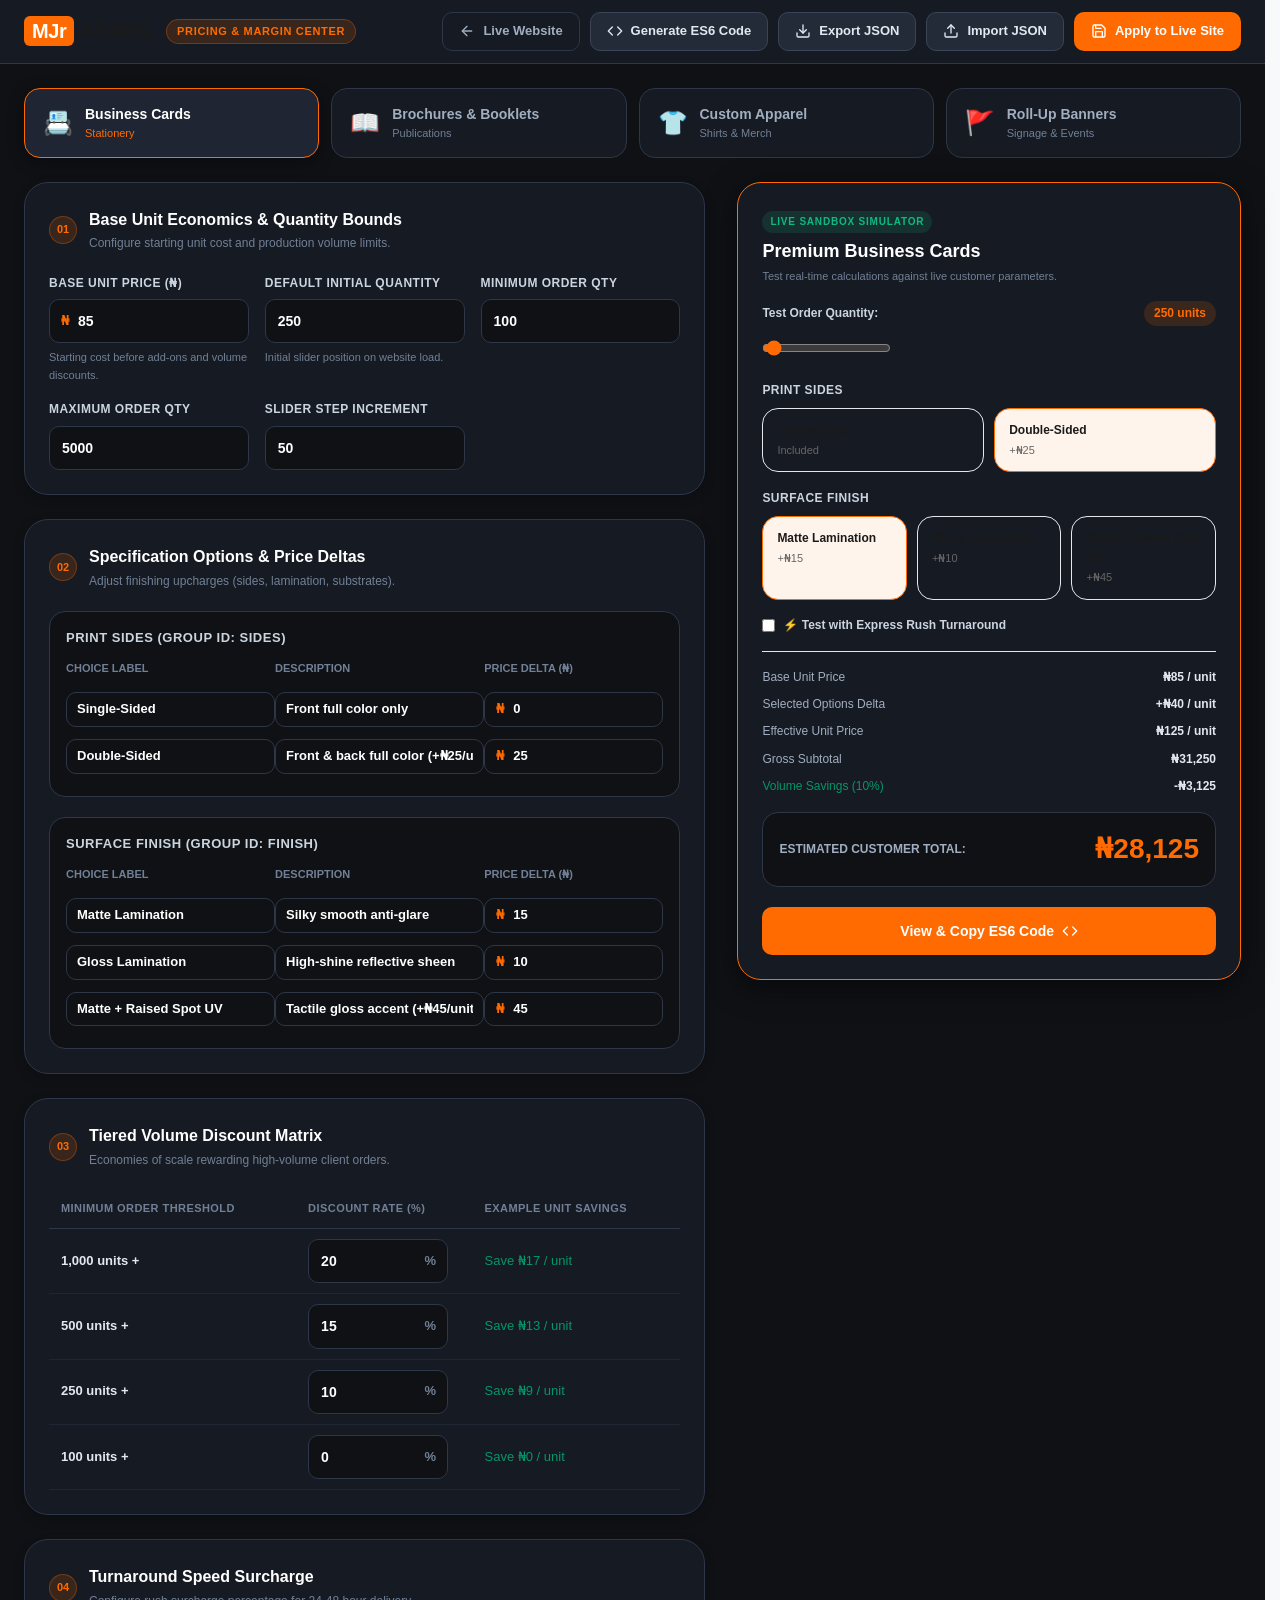
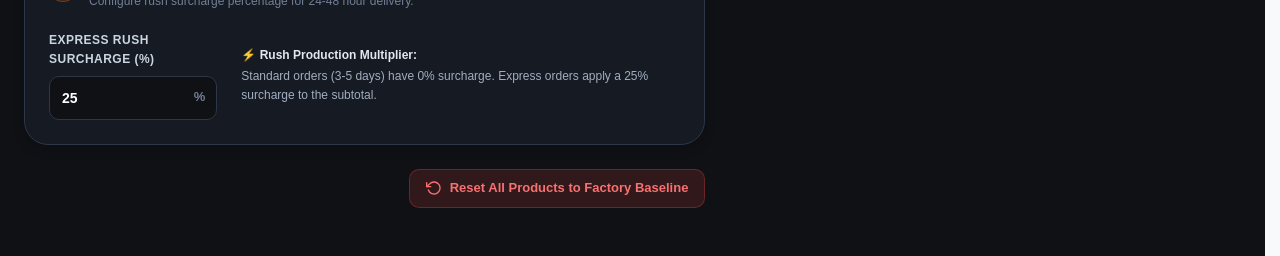
==== admin.html @ dbbb3ec0 "feat: implement Epic 8 standalone admin pricing center, visual code configurator, and live sandbox" ====
<!DOCTYPE html>
<html lang="en">
<head>
  <meta charset="UTF-8">
  <meta name="viewport" content="width=device-width, initial-scale=1.0">
  <title>MJr Admin | Pricing &amp; Margin Control Center</title>
  <meta name="description" content="Administrative pricing manager, live simulation sandbox, and visual ES6 code generator for MJr Designs & Print Solutions.">
  <link rel="stylesheet" href="styles.css">
  <link rel="stylesheet" href="admin.css">
</head>
<body class="admin-body">

  <!-- Admin Header Bar -->
  <header class="admin-header">
    <div class="admin-header-container">
      <div class="admin-brand-wrap">
        <a href="index.html" class="admin-brand-logo" title="Back to Live Website">
          <span class="logo-accent">MJr</span>
          <span class="logo-text">ADMIN</span>
        </a>
        <span class="admin-badge">Pricing &amp; Margin Center</span>
      </div>

      <nav class="admin-top-actions" aria-label="Administrative Actions">
        <a href="index.html" class="admin-btn admin-btn-ghost">
          <svg viewBox="0 0 24 24" width="16" height="16" fill="none" stroke="currentColor" stroke-width="2" stroke-linecap="round" stroke-linejoin="round" aria-hidden="true">
            <line x1="19" y1="12" x2="5" y2="12"></line>
            <polyline points="12 19 5 12 12 5"></polyline>
          </svg>
          <span>Live Website</span>
        </a>
        <button type="button" class="admin-btn admin-btn-secondary" id="btn-copy-code" data-action="copy-es6-code">
          <svg viewBox="0 0 24 24" width="16" height="16" fill="none" stroke="currentColor" stroke-width="2" stroke-linecap="round" stroke-linejoin="round" aria-hidden="true">
            <polyline points="16 18 22 12 16 6"></polyline>
            <polyline points="8 6 2 12 8 18"></polyline>
          </svg>
          <span>Generate ES6 Code</span>
        </button>
        <button type="button" class="admin-btn admin-btn-secondary" id="btn-export-json" data-action="export-json">
          <svg viewBox="0 0 24 24" width="16" height="16" fill="none" stroke="currentColor" stroke-width="2" stroke-linecap="round" stroke-linejoin="round" aria-hidden="true">
            <path d="M21 15v4a2 2 0 0 1-2 2H5a2 2 0 0 1-2-2v-4"></path>
            <polyline points="7 10 12 15 17 10"></polyline>
            <line x1="12" y1="15" x2="12" y2="3"></line>
          </svg>
          <span>Export JSON</span>
        </button>
        <button type="button" class="admin-btn admin-btn-secondary" id="btn-import-json" data-action="open-import-modal">
          <svg viewBox="0 0 24 24" width="16" height="16" fill="none" stroke="currentColor" stroke-width="2" stroke-linecap="round" stroke-linejoin="round" aria-hidden="true">
            <path d="M21 15v4a2 2 0 0 1-2 2H5a2 2 0 0 1-2-2v-4"></path>
            <polyline points="17 8 12 3 7 8"></polyline>
            <line x1="12" y1="3" x2="12" y2="15"></line>
          </svg>
          <span>Import JSON</span>
        </button>
        <button type="button" class="admin-btn admin-btn-primary" id="btn-save-local" data-action="save-local-pricing">
          <svg viewBox="0 0 24 24" width="16" height="16" fill="none" stroke="currentColor" stroke-width="2" stroke-linecap="round" stroke-linejoin="round" aria-hidden="true">
            <path d="M19 21H5a2 2 0 0 1-2-2V5a2 2 0 0 1 2-2h11l5 5v11a2 2 0 0 1-2 2z"></path>
            <polyline points="17 21 17 13 7 13 7 21"></polyline>
            <polyline points="7 3 7 8 15 8"></polyline>
          </svg>
          <span>Apply to Live Site</span>
        </button>
      </nav>
    </div>
  </header>

  <!-- Admin Main Workspace Layout -->
  <main class="admin-workspace">
    <div class="admin-container">
      
      <!-- Product Navigation Tabs -->
      <section class="admin-product-nav" aria-label="Select Product to Tune">
        <div class="admin-tabs-list" id="admin-product-tabs" role="tablist">
          <button type="button" class="admin-tab active" role="tab" id="admin-tab-cards" aria-selected="true" data-action="admin-select-product" data-product-id="business-cards">
            <span class="admin-tab-icon" aria-hidden="true">📇</span>
            <div class="admin-tab-info">
              <span class="admin-tab-title">Business Cards</span>
              <span class="admin-tab-meta">Stationery</span>
            </div>
          </button>
          <button type="button" class="admin-tab" role="tab" id="admin-tab-brochures" aria-selected="false" data-action="admin-select-product" data-product-id="brochures">
            <span class="admin-tab-icon" aria-hidden="true">📖</span>
            <div class="admin-tab-info">
              <span class="admin-tab-title">Brochures &amp; Booklets</span>
              <span class="admin-tab-meta">Publications</span>
            </div>
          </button>
          <button type="button" class="admin-tab" role="tab" id="admin-tab-apparel" aria-selected="false" data-action="admin-select-product" data-product-id="t-shirts">
            <span class="admin-tab-icon" aria-hidden="true">👕</span>
            <div class="admin-tab-info">
              <span class="admin-tab-title">Custom Apparel</span>
              <span class="admin-tab-meta">Shirts &amp; Merch</span>
            </div>
          </button>
          <button type="button" class="admin-tab" role="tab" id="admin-tab-banners" aria-selected="false" data-action="admin-select-product" data-product-id="banners">
            <span class="admin-tab-icon" aria-hidden="true">🚩</span>
            <div class="admin-tab-info">
              <span class="admin-tab-title">Roll-Up Banners</span>
              <span class="admin-tab-meta">Signage &amp; Events</span>
            </div>
          </button>
        </div>
      </section>

      <!-- 2-Column Dashboard Grid -->
      <div class="admin-grid">
        
        <!-- Left Column: Product Configuration Form Canvas -->
        <div class="admin-config-col">
          
          <!-- Card 1: Base Unit Economics & Volume Limits -->
          <div class="admin-card">
            <div class="admin-card-header">
              <div class="admin-card-title-wrap">
                <span class="admin-step-num">01</span>
                <div>
                  <h2 class="admin-card-title">Base Unit Economics &amp; Quantity Bounds</h2>
                  <p class="admin-card-desc">Configure starting unit cost and production volume limits.</p>
                </div>
              </div>
            </div>

            <div class="admin-card-body">
              <div class="admin-fields-grid">
                <div class="admin-field">
                  <label for="admin-unit-price" class="admin-label">Base Unit Price (₦)</label>
                  <div class="admin-input-prefix-wrap">
                    <span class="admin-prefix">₦</span>
                    <input type="number" id="admin-unit-price" class="admin-input" min="1" step="1" value="85" data-param="unitBasePrice">
                  </div>
                  <span class="admin-help">Starting cost before add-ons and volume discounts.</span>
                </div>

                <div class="admin-field">
                  <label for="admin-default-qty" class="admin-label">Default Initial Quantity</label>
                  <input type="number" id="admin-default-qty" class="admin-input" min="1" step="1" value="250" data-param="defaultQty">
                  <span class="admin-help">Initial slider position on website load.</span>
                </div>

                <div class="admin-field">
                  <label for="admin-min-qty" class="admin-label">Minimum Order Qty</label>
                  <input type="number" id="admin-min-qty" class="admin-input" min="1" step="1" value="100" data-param="minQty">
                </div>

                <div class="admin-field">
                  <label for="admin-max-qty" class="admin-label">Maximum Order Qty</label>
                  <input type="number" id="admin-max-qty" class="admin-input" min="1" step="10" value="5000" data-param="maxQty">
                </div>

                <div class="admin-field">
                  <label for="admin-step-qty" class="admin-label">Slider Step Increment</label>
                  <input type="number" id="admin-step-qty" class="admin-input" min="1" step="1" value="50" data-param="stepQty">
                </div>
              </div>
            </div>
          </div>

          <!-- Card 2: Specification Options & Price Delta Modifiers -->
          <div class="admin-card">
            <div class="admin-card-header">
              <div class="admin-card-title-wrap">
                <span class="admin-step-num">02</span>
                <div>
                  <h2 class="admin-card-title">Specification Options &amp; Price Deltas</h2>
                  <p class="admin-card-desc">Adjust finishing upcharges (sides, lamination, substrates).</p>
                </div>
              </div>
            </div>

            <div class="admin-card-body">
              <div id="admin-options-editor" class="admin-options-list">
                <!-- Dynamically populated by admin.js -->
              </div>
            </div>
          </div>

          <!-- Card 3: Tiered Volume Discount Matrix -->
          <div class="admin-card">
            <div class="admin-card-header">
              <div class="admin-card-title-wrap">
                <span class="admin-step-num">03</span>
                <div>
                  <h2 class="admin-card-title">Tiered Volume Discount Matrix</h2>
                  <p class="admin-card-desc">Economies of scale rewarding high-volume client orders.</p>
                </div>
              </div>
            </div>

            <div class="admin-card-body">
              <table class="admin-table">
                <thead>
                  <tr>
                    <th>Minimum Order Threshold</th>
                    <th>Discount Rate (%)</th>
                    <th>Example Unit Savings</th>
                  </tr>
                </thead>
                <tbody id="admin-discounts-body">
                  <!-- Dynamically populated by admin.js -->
                </tbody>
              </table>
            </div>
          </div>

          <!-- Card 4: Global Multipliers & Turnaround Surcharges -->
          <div class="admin-card">
            <div class="admin-card-header">
              <div class="admin-card-title-wrap">
                <span class="admin-step-num">04</span>
                <div>
                  <h2 class="admin-card-title">Turnaround Speed Surcharge</h2>
                  <p class="admin-card-desc">Configure rush surcharge percentage for 24-48 hour delivery.</p>
                </div>
              </div>
            </div>

            <div class="admin-card-body">
              <div class="admin-rush-row">
                <div class="admin-field" style="max-width: 260px;">
                  <label for="admin-rush-rate" class="admin-label">Express Rush Surcharge (%)</label>
                  <div class="admin-input-suffix-wrap">
                    <input type="number" id="admin-rush-rate" class="admin-input" min="0" max="100" step="5" value="25">
                    <span class="admin-suffix">%</span>
                  </div>
                </div>
                <div class="admin-rush-info">
                  <strong>⚡ Rush Production Multiplier:</strong>
                  <p>Standard orders (3-5 days) have 0% surcharge. Express orders apply a 25% surcharge to the subtotal.</p>
                </div>
              </div>
            </div>
          </div>

          <!-- Reset to Defaults Button -->
          <div class="admin-danger-zone">
            <button type="button" class="admin-btn admin-btn-danger" data-action="reset-defaults">
              <svg viewBox="0 0 24 24" width="16" height="16" fill="none" stroke="currentColor" stroke-width="2" stroke-linecap="round" stroke-linejoin="round" aria-hidden="true">
                <polyline points="1 4 1 10 7 10"></polyline>
                <path d="M3.51 15a9 9 0 1 0 2.13-9.36L1 10"></path>
              </svg>
              <span>Reset All Products to Factory Baseline</span>
            </button>
          </div>

        </div>

        <!-- Right Column: Live Simulation Sandbox -->
        <div class="admin-sandbox-col">
          <aside class="admin-sandbox" id="admin-sandbox" aria-label="Live Simulation Sandbox">
            <div class="sandbox-header">
              <span class="sandbox-tag">Live Sandbox Simulator</span>
              <h3 id="sandbox-product-title" class="sandbox-title">Premium Business Cards</h3>
              <p class="sandbox-subhead">Test real-time calculations against live customer parameters.</p>
            </div>

            <!-- Sandbox Quantity Control -->
            <div class="sandbox-field">
              <div class="sandbox-qty-header">
                <label for="sandbox-qty-slider" class="sandbox-label">Test Order Quantity:</label>
                <span id="sandbox-qty-badge" class="sandbox-qty-badge">250 units</span>
              </div>
              <input type="range" id="sandbox-qty-slider" class="calc-range-slider" min="100" max="5000" step="50" value="250">
            </div>

            <!-- Dynamic Sandbox Options -->
            <div id="sandbox-options-container" class="sandbox-options-container">
              <!-- Dynamically rendered -->
            </div>

            <!-- Sandbox Rush Toggle -->
            <div class="sandbox-field">
              <label class="admin-checkbox-label">
                <input type="checkbox" id="sandbox-rush-toggle">
                <span>⚡ Test with Express Rush Turnaround</span>
              </label>
            </div>

            <hr class="calc-divider">

            <!-- Sandbox Calculation Receipt -->
            <div class="sandbox-receipt">
              <div class="sandbox-row">
                <span>Base Unit Price</span>
                <span id="sb-unit-base" class="sandbox-val">₦85 / unit</span>
              </div>
              <div class="sandbox-row">
                <span>Selected Options Delta</span>
                <span id="sb-options-delta" class="sandbox-val">+₦40 / unit</span>
              </div>
              <div class="sandbox-row">
                <span>Effective Unit Price</span>
                <span id="sb-effective-unit" class="sandbox-val">₦125 / unit</span>
              </div>
              <div class="sandbox-row">
                <span>Gross Subtotal</span>
                <span id="sb-gross-subtotal" class="sandbox-val">₦31,250</span>
              </div>
              <div class="sandbox-row sandbox-discount-row" id="sb-discount-line" style="display: none;">
                <span class="discount-tag">Volume Savings (<span id="sb-discount-pct">10%</span>)</span>
                <span id="sb-discount-amt" class="sandbox-val discount-val">-₦3,125</span>
              </div>
              <div class="sandbox-row" id="sb-rush-line" style="display: none;">
                <span>Express Surcharge (+25%)</span>
                <span id="sb-rush-fee" class="sandbox-val">+₦7,031</span>
              </div>

              <div class="sandbox-total-box">
                <span class="sandbox-total-label">Estimated Customer Total:</span>
                <span id="sb-final-total" class="sandbox-total-amt">₦28,125</span>
              </div>
            </div>

            <!-- Quick Action: Copy Code -->
            <button type="button" class="admin-btn admin-btn-primary admin-btn-block" data-action="copy-es6-code">
              <span>View &amp; Copy ES6 Code</span>
              <svg viewBox="0 0 24 24" width="16" height="16" fill="none" stroke="currentColor" stroke-width="2" stroke-linecap="round" stroke-linejoin="round" aria-hidden="true">
                <polyline points="16 18 22 12 16 6"></polyline>
                <polyline points="8 6 2 12 8 18"></polyline>
              </svg>
            </button>
          </aside>
        </div>

      </div>
    </div>
  </main>

  <!-- Modal: ES6 Code Viewer -->
  <div id="code-modal" class="modal-overlay" role="dialog" aria-modal="true" aria-labelledby="code-modal-title" hidden>
    <div class="modal-backdrop" data-action="close-code-modal"></div>
    <div class="admin-modal-container">
      <div class="admin-modal-header">
        <h3 id="code-modal-title" class="admin-modal-title">Generated ES6 PRICING_MODEL Code</h3>
        <button type="button" class="modal-close-btn" data-action="close-code-modal" aria-label="Close dialog">&times;</button>
      </div>
      <div class="admin-modal-body">
        <p class="admin-modal-desc">This clean ES6 configuration reflects your tuned pricing. Copy and paste into <code>app.js</code> or apply directly to your browser.</p>
        <pre class="admin-code-block"><code id="code-output"></code></pre>
      </div>
      <div class="admin-modal-footer">
        <button type="button" class="admin-btn admin-btn-secondary" data-action="close-code-modal">Close</button>
        <button type="button" class="admin-btn admin-btn-primary" id="btn-modal-copy" data-action="copy-code-text">
          <span>Copy to Clipboard</span>
        </button>
      </div>
    </div>
  </div>

  <!-- Modal: JSON Import -->
  <div id="import-modal" class="modal-overlay" role="dialog" aria-modal="true" aria-labelledby="import-modal-title" hidden>
    <div class="modal-backdrop" data-action="close-import-modal"></div>
    <div class="admin-modal-container">
      <div class="admin-modal-header">
        <h3 id="import-modal-title" class="admin-modal-title">Import Pricing Configuration</h3>
        <button type="button" class="modal-close-btn" data-action="close-import-modal" aria-label="Close dialog">&times;</button>
      </div>
      <div class="admin-modal-body">
        <p class="admin-modal-desc">Paste a valid JSON pricing configuration below or select a file to import.</p>
        <textarea id="import-json-text" class="admin-textarea" rows="8" placeholder='{"business-cards": { ... }}'></textarea>
      </div>
      <div class="admin-modal-footer">
        <button type="button" class="admin-btn admin-btn-secondary" data-action="close-import-modal">Cancel</button>
        <button type="button" class="admin-btn admin-btn-primary" data-action="execute-import-json">
          <span>Load Configuration</span>
        </button>
      </div>
    </div>
  </div>

  <!-- Toast Notification Container -->
  <div id="admin-toast" class="admin-toast" role="status" aria-live="polite" hidden></div>

  <!-- Core Scripts -->
  <script src="app.js"></script>
  <script src="admin.js"></script>
</body>
</html>
---- styles.css ----
/* ==========================================================================
   MJr Designs & Print Solutions Limited
   Core Design System & Stylesheet (styles.css)
   ========================================================================== */

/* --------------------------------------------------------------------------
   1. CSS CUSTOM PROPERTIES (DESIGN TOKENS)
   -------------------------------------------------------------------------- */
:root {
  /* Brand Color Tokens */
  --color-primary: #FF6B00;
  --color-primary-dark: #E05A00;
  --color-primary-light: #FFF4EC;
  --color-primary-subtle: #FFE0CC;
  
  /* Neutral & Dark Surface Tokens */
  --color-charcoal: #1A1A1A;
  --color-charcoal-dark: #121212;
  --color-charcoal-light: #2A2A2A;
  --color-surface: #FFFFFF;
  --color-surface-muted: #F8F9FA;
  --color-surface-hover: #F1F3F5;
  --color-bg: #F8F9FA;
  
  /* Text Color Tokens */
  --color-text-main: #1A1A1A;
  --color-text-muted: #666666;
  --color-text-light: #8E8E93;
  --color-text-inverse: #FFFFFF;

  /* Border & Outline Tokens */
  --color-border: #E5E7EB;
  --color-border-subtle: #F3F4F6;
  --color-border-focus: #FF6B00;

  /* Fluid Typography Scale (clamp(min, preferred, max)) */
  --font-family-base: 'Plus Jakarta Sans', -apple-system, BlinkMacSystemFont, 'Segoe UI', Roboto, Helvetica, Arial, sans-serif;
  --font-family-mono: 'SFMono-Regular', Consolas, 'Liberation Mono', Menlo, monospace;

  --font-size-h1: clamp(2.25rem, 5vw + 1rem, 3.75rem);       /* 36px - 60px */
  --font-size-h2: clamp(1.75rem, 3vw + 0.75rem, 2.5rem);     /* 28px - 40px */
  --font-size-h3: clamp(1.25rem, 2vw + 0.5rem, 1.75rem);      /* 20px - 28px */
  --font-size-h4: clamp(1.1rem, 1.5vw + 0.25rem, 1.35rem);    /* 17.6px - 21.6px */
  --font-size-body: clamp(1rem, 0.5vw + 0.875rem, 1.125rem);  /* 16px - 18px */
  --font-size-sm: 0.875rem;                                  /* 14px */
  --font-size-xs: 0.75rem;                                   /* 12px */

  /* Line Heights */
  --line-height-tight: 1.15;
  --line-height-snug: 1.35;
  --line-height-normal: 1.6;
  --line-height-loose: 1.8;

  /* Font Weights */
  --font-weight-regular: 400;
  --font-weight-medium: 500;
  --font-weight-semibold: 600;
  --font-weight-bold: 700;
  --font-weight-extrabold: 800;

  /* 8pt-based Spacing Scale */
  --space-xs: 4px;   /* 0.25rem */
  --space-sm: 8px;   /* 0.5rem */
  --space-md: 16px;  /* 1.0rem */
  --space-lg: 24px;  /* 1.5rem */
  --space-xl: 32px;  /* 2.0rem */
  --space-2xl: 48px; /* 3.0rem */
  --space-3xl: 64px; /* 4.0rem */
  --space-4xl: 96px; /* 6.0rem */

  /* Elevation & Box Shadows */
  --shadow-sm: 0 1px 2px 0 rgba(0, 0, 0, 0.05);
  --shadow-md: 0 4px 6px -1px rgba(0, 0, 0, 0.1), 0 2px 4px -1px rgba(0, 0, 0, 0.06);
  --shadow-lg: 0 10px 15px -3px rgba(0, 0, 0, 0.1), 0 4px 6px -2px rgba(0, 0, 0, 0.05);
  --shadow-xl: 0 20px 25px -5px rgba(0, 0, 0, 0.1), 0 10px 10px -5px rgba(0, 0, 0, 0.04);
  --shadow-2xl: 0 25px 50px -12px rgba(0, 0, 0, 0.25);
  --shadow-glow: 0 0 20px rgba(255, 107, 0, 0.35);

  /* Border Radii */
  --radius-sm: 6px;
  --radius-md: 10px;
  --radius-lg: 16px;
  --radius-xl: 24px;
  --radius-full: 9999px;

  /* Layout Widths & Stacking Context */
  --container-max-width: 1200px;
  --header-height: 76px;
  --z-index-base: 1;
  --z-index-sticky: 100;
  --z-index-drawer: 200;
  --z-index-modal: 300;
  --z-modal: 300;

  /* Motion & Transitions */
  --transition-fast: 150ms ease-in-out;
  --transition-normal: 250ms cubic-bezier(0.4, 0, 0.2, 1);
  --transition-smooth: 350ms cubic-bezier(0.16, 1, 0.3, 1);
}

/* --------------------------------------------------------------------------
   2. MODERN CSS RESET & BOX MODEL
   -------------------------------------------------------------------------- */
*, *::before, *::after {
  box-sizing: border-box;
  margin: 0;
  padding: 0;
}

html {
  font-family: var(--font-family-base);
  font-size: 16px;
  line-height: var(--line-height-normal);
  color: var(--color-text-main);
  background-color: var(--color-bg);
  scroll-behavior: smooth;
  scrollbar-gutter: stable;
  -webkit-font-smoothing: antialiased;
  -moz-osx-font-smoothing: grayscale;
  text-rendering: optimizeLegibility;
}

section[id], header[id], footer[id] {
  scroll-margin-top: calc(var(--header-height) + var(--space-md));
}

body {
  min-height: 100vh;
  display: flex;
  flex-direction: column;
  overflow-x: hidden;
}

body.menu-locked {
  overflow: hidden;
  touch-action: none;
}

img, picture, svg, video {
  display: block;
  max-width: 100%;
  height: auto;
}

input, button, textarea, select {
  font: inherit;
  color: inherit;
}

button {
  cursor: pointer;
  background: none;
  border: none;
}

a {
  color: inherit;
  text-decoration: none;
}

ul, ol {
  list-style: none;
}

/* --------------------------------------------------------------------------
   3. ACCESSIBILITY UTILITIES
   -------------------------------------------------------------------------- */
.skip-link {
  position: absolute;
  top: -9999px;
  left: var(--space-md);
  background-color: var(--color-charcoal);
  color: var(--color-surface);
  padding: var(--space-sm) var(--space-md);
  border-radius: var(--radius-sm);
  z-index: 1000;
  font-weight: var(--font-weight-semibold);
  transition: top var(--transition-fast);
}

.skip-link:focus {
  top: var(--space-md);
  outline: 3px solid var(--color-primary);
  outline-offset: 2px;
}

:focus-visible {
  outline: 2px solid var(--color-primary);
  outline-offset: 3px;
}

.sr-only {
  position: absolute;
  width: 1px;
  height: 1px;
  padding: 0;
  margin: -1px;
  overflow: hidden;
  clip: rect(0, 0, 0, 0);
  white-space: nowrap;
  border: 0;
}

/* --------------------------------------------------------------------------
   4. GLOBAL LAYOUT SYSTEM
   -------------------------------------------------------------------------- */
.container {
  width: 100%;
  max-width: var(--container-max-width);
  margin-left: auto;
  margin-right: auto;
  padding-left: var(--space-lg);
  padding-right: var(--space-lg);
}

.section {
  padding-top: var(--space-3xl);
  padding-bottom: var(--space-3xl);
}

.section-header {
  text-align: center;
  max-width: 680px;
  margin-left: auto;
  margin-right: auto;
  margin-bottom: var(--space-2xl);
}

.section-tag {
  display: inline-block;
  font-size: var(--font-size-xs);
  font-weight: var(--font-weight-bold);
  letter-spacing: 0.08em;
  text-transform: uppercase;
  color: var(--color-primary);
  background-color: var(--color-primary-light);
  padding: var(--space-xs) var(--space-md);
  border-radius: var(--radius-full);
  margin-bottom: var(--space-sm);
}

.section-tag-light {
  color: var(--color-primary-light);
  background-color: rgba(255, 107, 0, 0.2);
}

.section-title {
  font-size: var(--font-size-h2);
  font-weight: var(--font-weight-extrabold);
  line-height: var(--line-height-tight);
  color: var(--color-charcoal);
  margin-bottom: var(--space-sm);
}

.section-desc {
  font-size: var(--font-size-body);
  color: var(--color-text-muted);
  line-height: var(--line-height-normal);
}

/* --------------------------------------------------------------------------
   5. BUTTON & INTERACTIVE COMPONENTS
   -------------------------------------------------------------------------- */
.btn {
  display: inline-flex;
  align-items: center;
  justify-content: center;
  gap: var(--space-sm);
  padding: 12px 24px;
  font-size: var(--font-size-body);
  font-weight: var(--font-weight-semibold);
  border-radius: var(--radius-md);
  transition: transform var(--transition-fast), background-color var(--transition-fast), box-shadow var(--transition-fast);
  text-align: center;
  white-space: nowrap;
  min-height: 48px; /* Touch target size guideline */
  max-width: 100%;
}

.btn:active {
  transform: scale(0.98);
}

.btn-primary {
  background-color: var(--color-primary);
  color: var(--color-text-inverse);
  box-shadow: 0 4px 14px rgba(255, 107, 0, 0.35);
}

.btn-primary:hover {
  background-color: var(--color-primary-dark);
  box-shadow: 0 6px 20px rgba(255, 107, 0, 0.45);
}

.btn-secondary {
  background-color: var(--color-surface);
  color: var(--color-charcoal);
  border: 1px solid var(--color-border);
}

.btn-secondary:hover {
  background-color: var(--color-surface-hover);
  border-color: var(--color-charcoal);
}

.btn-outline {
  background-color: transparent;
  color: var(--color-charcoal);
  border: 1px solid var(--color-border);
}

.btn-outline:hover {
  background-color: var(--color-primary);
  border-color: var(--color-primary);
  color: var(--color-surface);
}

.btn-sm {
  padding: 10px 18px;
  font-size: var(--font-size-sm);
  min-height: 48px;
}

.btn-lg {
  padding: 16px 32px;
  font-size: 1.125rem;
  font-weight: var(--font-weight-bold);
  min-height: 52px;
}

.btn-block {
  width: 100%;
}

/* --------------------------------------------------------------------------
   6. HEADER & NAVIGATION
   -------------------------------------------------------------------------- */
.site-header {
  position: sticky;
  top: 0;
  left: 0;
  width: 100%;
  background-color: rgba(255, 255, 255, 0.95);
  backdrop-filter: blur(10px);
  -webkit-backdrop-filter: blur(10px);
  border-bottom: 1px solid var(--color-border);
  z-index: var(--z-index-sticky);
}

.header-container {
  display: flex;
  align-items: center;
  justify-content: space-between;
  height: var(--header-height);
}

.brand-logo {
  display: flex;
  align-items: center;
  gap: var(--space-xs);
  font-size: 1.35rem;
  font-weight: var(--font-weight-extrabold);
  letter-spacing: -0.02em;
}

.logo-accent {
  background-color: var(--color-primary);
  color: var(--color-text-inverse);
  padding: 4px 8px;
  border-radius: var(--radius-sm);
  font-weight: var(--font-weight-extrabold);
}

.logo-text {
  color: var(--color-charcoal);
  letter-spacing: 0.05em;
}

.site-nav {
  display: none;
}

.nav-list {
  display: flex;
  align-items: center;
  gap: var(--space-lg);
}

.nav-link {
  font-size: var(--font-size-sm);
  font-weight: var(--font-weight-medium);
  color: var(--color-text-main);
  position: relative;
  display: inline-flex;
  align-items: center;
  padding: 12px 16px;
  min-height: 48px;
  transition: color var(--transition-fast);
}

.nav-link::after {
  content: '';
  position: absolute;
  bottom: -2px;
  left: 0;
  width: 0;
  height: 2px;
  background-color: var(--color-primary);
  transition: width var(--transition-normal);
}

.nav-link:hover {
  color: var(--color-primary);
}

.nav-link:hover::after {
  width: 100%;
}

.header-actions {
  display: flex;
  align-items: center;
  gap: var(--space-md);
}

.header-cta {
  display: none;
}

.nav-toggle {
  display: flex;
  flex-direction: column;
  justify-content: space-around;
  width: 48px;
  height: 48px;
  min-width: 48px;
  min-height: 48px;
  padding: 12px;
  border-radius: var(--radius-sm);
  background-color: var(--color-surface-muted);
  transition: background-color var(--transition-fast);
}

.nav-toggle:hover {
  background-color: var(--color-border);
}

.hamburger-bar {
  width: 100%;
  height: 2px;
  background-color: var(--color-charcoal);
  border-radius: var(--radius-full);
  transition: transform var(--transition-normal), opacity var(--transition-normal);
}

.nav-toggle[aria-expanded="true"] .hamburger-bar:nth-child(1) {
  transform: translateY(7px) rotate(45deg);
}

.nav-toggle[aria-expanded="true"] .hamburger-bar:nth-child(2) {
  opacity: 0;
}

.nav-toggle[aria-expanded="true"] .hamburger-bar:nth-child(3) {
  transform: translateY(-7px) rotate(-45deg);
}

/* Mobile Drawer */
.mobile-drawer {
  position: fixed;
  inset: 0;
  width: 100%;
  height: 100vh;
  z-index: var(--z-index-drawer);
  display: flex;
  visibility: visible;
}

.mobile-drawer[hidden] {
  display: none;
  visibility: hidden;
}

.mobile-drawer-backdrop {
  position: absolute;
  inset: 0;
  background-color: rgba(26, 26, 26, 0.6);
  backdrop-filter: blur(4px);
  -webkit-backdrop-filter: blur(4px);
  animation: drawerFadeIn var(--transition-fast) ease forwards;
}

.mobile-drawer-dialog {
  position: relative;
  margin-left: auto;
  width: 100%;
  max-width: 320px;
  height: 100%;
  background-color: var(--color-surface);
  display: flex;
  flex-direction: column;
  padding: var(--space-lg);
  box-shadow: var(--shadow-xl);
  animation: drawerSlideIn var(--transition-normal) cubic-bezier(0.16, 1, 0.3, 1) forwards;
}

.mobile-drawer-header {
  display: flex;
  align-items: center;
  justify-content: space-between;
  padding-bottom: var(--space-md);
  border-bottom: 1px solid var(--color-border);
  margin-bottom: var(--space-lg);
}

.mobile-drawer-close {
  width: 48px;
  height: 48px;
  min-width: 48px;
  min-height: 48px;
  display: flex;
  align-items: center;
  justify-content: center;
  font-size: 1.75rem;
  line-height: 1;
  color: var(--color-charcoal);
  border-radius: var(--radius-sm);
  background-color: var(--color-surface-muted);
  transition: background-color var(--transition-fast), color var(--transition-fast);
}

.mobile-drawer-close:hover {
  background-color: var(--color-border);
  color: var(--color-primary);
}

.mobile-drawer-content {
  flex: 1;
  display: flex;
  flex-direction: column;
  justify-content: space-between;
  overflow-y: auto;
}

.mobile-nav-list {
  display: flex;
  flex-direction: column;
  gap: var(--space-sm);
}

.mobile-nav-link {
  font-size: var(--font-size-h3);
  font-weight: var(--font-weight-bold);
  color: var(--color-charcoal);
  display: block;
  padding: var(--space-sm) var(--space-xs);
  border-radius: var(--radius-sm);
  transition: color var(--transition-fast), padding-left var(--transition-fast);
}

.mobile-nav-link:hover,
.mobile-nav-link:focus-visible {
  color: var(--color-primary);
  padding-left: var(--space-sm);
}

.mobile-drawer-cta {
  padding-top: var(--space-lg);
  border-top: 1px solid var(--color-border);
}

@keyframes drawerFadeIn {
  from { opacity: 0; }
  to { opacity: 1; }
}

@keyframes drawerSlideIn {
  from { transform: translateX(100%); }
  to { transform: translateX(0); }
}

/* --------------------------------------------------------------------------
   7. HERO SECTION
   -------------------------------------------------------------------------- */
.hero-section {
  padding-top: var(--space-3xl);
  padding-bottom: var(--space-4xl);
  background: linear-gradient(180deg, #FFFFFF 0%, var(--color-bg) 100%);
  text-align: center;
}

.hero-container {
  display: flex;
  flex-direction: column;
  align-items: center;
}

.hero-badge {
  display: inline-block;
  font-size: var(--font-size-xs);
  font-weight: var(--font-weight-bold);
  color: var(--color-primary-dark);
  background-color: var(--color-primary-light);
  border: 1px solid var(--color-primary-subtle);
  padding: var(--space-xs) var(--space-md);
  border-radius: var(--radius-full);
  margin-bottom: var(--space-md);
  letter-spacing: 0.04em;
  text-transform: uppercase;
}

.hero-headline {
  font-size: var(--font-size-h1);
  font-weight: var(--font-weight-extrabold);
  line-height: var(--line-height-tight);
  color: var(--color-charcoal);
  max-width: 900px;
  margin-bottom: var(--space-lg);
  letter-spacing: -0.03em;
}

.hero-subhead {
  font-size: var(--font-size-body);
  color: var(--color-text-muted);
  max-width: 680px;
  line-height: var(--line-height-normal);
  margin-bottom: var(--space-2xl);
}

.hero-actions {
  display: flex;
  flex-direction: column;
  gap: var(--space-md);
  width: 100%;
  max-width: 440px;
  margin-bottom: var(--space-lg);
}

/* Zero-Scroll Featured Proof Peek Strip */
.hero-proof-strip {
  display: flex;
  flex-direction: column;
  align-items: center;
  gap: var(--space-xs);
  margin-bottom: var(--space-2xl);
  width: 100%;
}

.proof-strip-label {
  font-size: var(--font-size-xs);
  font-weight: var(--font-weight-bold);
  color: var(--color-text-muted);
  text-transform: uppercase;
  letter-spacing: 0.06em;
}

.proof-pills-list {
  display: flex;
  flex-wrap: wrap;
  align-items: center;
  justify-content: center;
  gap: var(--space-xs);
  max-width: 700px;
}

.proof-pill {
  display: inline-flex;
  align-items: center;
  gap: 6px;
  background-color: var(--color-surface);
  border: 1px solid var(--color-border);
  border-radius: var(--radius-full);
  padding: 6px 14px;
  font-size: var(--font-size-xs);
  font-weight: var(--font-weight-semibold);
  color: var(--color-charcoal);
  cursor: pointer;
  box-shadow: var(--shadow-sm);
  transition: all var(--transition-fast);
  min-height: 40px;
}

.proof-pill:hover {
  border-color: var(--color-primary);
  color: var(--color-primary);
  transform: translateY(-2px);
  box-shadow: var(--shadow-md);
}

.proof-pill:focus-visible {
  outline: 2px solid var(--color-primary);
  outline-offset: 2px;
}

.proof-pill-dot {
  width: 8px;
  height: 8px;
  border-radius: var(--radius-full);
  background-color: var(--color-primary);
}

.hero-proof-metrics {
  display: grid;
  grid-template-columns: 1fr;
  gap: var(--space-md);
  width: 100%;
  max-width: 800px;
}

.proof-metric-card {
  background-color: var(--color-surface);
  border: 1px solid var(--color-border);
  border-radius: var(--radius-lg);
  padding: var(--space-lg) var(--space-md);
  display: flex;
  flex-direction: column;
  align-items: center;
  gap: var(--space-xs);
  box-shadow: var(--shadow-sm);
  transition: transform var(--transition-fast), box-shadow var(--transition-fast);
}

.proof-metric-card:hover {
  transform: translateY(-2px);
  box-shadow: var(--shadow-md);
}

.metric-value {
  font-size: var(--font-size-h3);
  font-weight: var(--font-weight-extrabold);
  color: var(--color-primary);
}

.metric-label {
  font-size: var(--font-size-sm);
  font-weight: var(--font-weight-medium);
  color: var(--color-text-muted);
}

/* --------------------------------------------------------------------------
   8. CORE SERVICES SECTION (4-PILLAR GRID)
   -------------------------------------------------------------------------- */
.services-section {
  background-color: var(--color-surface);
  padding-top: var(--space-4xl);
  padding-bottom: var(--space-4xl);
}

.services-grid {
  display: grid;
  grid-template-columns: 1fr;
  gap: var(--space-xl);
}

@media (min-width: 640px) {
  .services-grid {
    grid-template-columns: repeat(auto-fit, minmax(280px, 1fr));
  }
}

.service-card {
  background-color: var(--color-surface);
  border: 1px solid var(--color-border);
  border-radius: var(--radius-xl);
  padding: var(--space-xl);
  display: flex;
  flex-direction: column;
  transition: transform var(--transition-normal), box-shadow var(--transition-normal), border-color var(--transition-normal);
  box-shadow: var(--shadow-sm);
  position: relative;
}

@media (hover: hover) and (pointer: fine) {
  .service-card:hover {
    transform: translateY(-4px);
    box-shadow: var(--shadow-lg);
    border-color: var(--color-primary-subtle);
  }

  .service-card:hover .service-cta {
    background-color: var(--color-primary);
    border-color: var(--color-primary);
    color: var(--color-surface);
  }
}

.service-icon-wrap {
  width: 48px;
  height: 48px;
  border-radius: var(--radius-lg);
  background-color: var(--color-primary-light);
  color: var(--color-primary);
  display: flex;
  align-items: center;
  justify-content: center;
  margin-bottom: var(--space-lg);
}

.service-icon {
  width: 24px;
  height: 24px;
}

.service-title {
  font-size: var(--font-size-h3);
  font-weight: var(--font-weight-bold);
  color: var(--color-charcoal);
  margin-bottom: var(--space-sm);
  line-height: var(--line-height-snug);
}

.service-description {
  font-size: var(--font-size-sm);
  color: var(--color-text-muted);
  line-height: var(--line-height-normal);
  margin-bottom: var(--space-lg);
}

.service-deliverables {
  list-style: none;
  padding: 0;
  margin: 0 0 var(--space-xl) 0;
  display: flex;
  flex-direction: column;
  gap: var(--space-sm);
}

.service-deliverables li {
  font-size: var(--font-size-sm);
  color: var(--color-text-main);
  display: flex;
  align-items: flex-start;
  gap: var(--space-sm);
}

.service-deliverables li::before {
  content: "✓";
  color: var(--color-primary);
  font-weight: var(--font-weight-bold);
  font-size: var(--font-size-xs);
  display: inline-flex;
  align-items: center;
  justify-content: center;
  width: 16px;
  height: 16px;
  background-color: var(--color-primary-light);
  border-radius: var(--radius-full);
  flex-shrink: 0;
  margin-top: 2px;
}

.service-actions {
  display: flex;
  flex-direction: column;
  gap: var(--space-xs);
  margin-top: auto;
}

.service-jump-btn {
  font-size: var(--font-size-xs);
  font-weight: var(--font-weight-semibold);
  color: var(--color-charcoal);
  border-color: var(--color-border);
  background-color: var(--color-bg);
  cursor: pointer;
  transition: all var(--transition-fast);
}

.service-jump-btn:hover {
  background-color: var(--color-surface);
  border-color: var(--color-primary);
  color: var(--color-primary);
}

.service-cta {
  font-weight: var(--font-weight-semibold);
  transition: background-color var(--transition-fast), border-color var(--transition-fast), color var(--transition-fast), box-shadow var(--transition-fast), transform var(--transition-fast);
}

.service-cta:focus-visible {
  outline: 3px solid var(--color-primary);
  outline-offset: 2px;
}

.service-card:hover .service-cta:focus-visible {
  outline-color: var(--color-charcoal);
}

/* --------------------------------------------------------------------------
   8.5. INTERACTIVE PORTFOLIO SECTION & DYNAMIC GRID
   -------------------------------------------------------------------------- */
.portfolio-section {
  background-color: var(--color-bg);
  padding-top: var(--space-4xl);
  padding-bottom: var(--space-4xl);
  border-top: 1px solid var(--color-border);
}

.portfolio-filter-bar {
  display: flex;
  flex-wrap: wrap;
  gap: var(--space-sm);
  justify-content: center;
  margin-top: var(--space-2xl);
  margin-bottom: var(--space-3xl);
}

.filter-btn {
  background-color: var(--color-surface);
  border: 1px solid var(--color-border);
  color: var(--color-charcoal);
  font-size: var(--font-size-sm);
  font-weight: var(--font-weight-semibold);
  padding: var(--space-sm) var(--space-lg);
  border-radius: var(--radius-full);
  cursor: pointer;
  min-height: 48px;
  display: inline-flex;
  align-items: center;
  justify-content: center;
  transition: all var(--transition-fast);
}

.filter-btn:hover {
  background-color: var(--color-primary-light);
  border-color: var(--color-primary-subtle);
  color: var(--color-primary-dark);
}

.filter-btn.active,
.filter-btn[aria-selected="true"] {
  background-color: var(--color-primary);
  border-color: var(--color-primary);
  color: var(--color-surface);
  box-shadow: var(--shadow-sm);
}

.filter-btn:focus-visible {
  outline: 3px solid var(--color-primary);
  outline-offset: 2px;
}

.portfolio-grid {
  display: grid;
  grid-template-columns: 1fr;
  gap: var(--space-2xl);
}

@media (min-width: 640px) {
  .portfolio-grid {
    grid-template-columns: repeat(auto-fit, minmax(320px, 1fr));
  }
}

.portfolio-card {
  background-color: var(--color-surface);
  border: 1px solid var(--color-border);
  border-radius: var(--radius-xl);
  overflow: hidden;
  display: flex;
  flex-direction: column;
  box-shadow: var(--shadow-sm);
  transition: transform var(--transition-normal), box-shadow var(--transition-normal), border-color var(--transition-normal), opacity var(--transition-normal);
  opacity: 1;
}

.portfolio-card.is-hidden {
  display: none !important;
  opacity: 0;
  transform: scale(0.95);
  pointer-events: none;
}

@media (hover: hover) and (pointer: fine) {
  .portfolio-card:hover {
    transform: translateY(-6px);
    box-shadow: var(--shadow-lg);
    border-color: var(--color-primary-subtle);
  }
}

.portfolio-media-wrap {
  position: relative;
  width: 100%;
  aspect-ratio: 16 / 10;
  background-color: var(--color-charcoal);
  overflow: hidden;
}

.portfolio-media-placeholder {
  width: 100%;
  height: 100%;
  display: flex;
  flex-direction: column;
  align-items: center;
  justify-content: center;
  background: linear-gradient(135deg, #1f242d 0%, #11141a 100%);
  border-bottom: 3px solid var(--card-accent, var(--color-primary));
  position: relative;
  transition: transform var(--transition-normal);
}

.portfolio-thumb-img {
  position: absolute;
  inset: 0;
  width: 100%;
  height: 100%;
  object-fit: cover;
  z-index: 1;
}

.portfolio-card:hover .portfolio-media-placeholder {
  transform: scale(1.03);
}

.media-badge-icon {
  width: 54px;
  height: 54px;
  border-radius: var(--radius-lg);
  background-color: rgba(255, 255, 255, 0.08);
  border: 1px solid rgba(255, 255, 255, 0.15);
  display: flex;
  align-items: center;
  justify-content: center;
  margin-bottom: var(--space-xs);
}

.media-monogram {
  font-size: var(--font-size-h3);
  font-weight: var(--font-weight-extrabold);
  color: var(--color-surface);
  letter-spacing: -0.02em;
}

.media-watermark {
  font-size: var(--font-size-xs);
  color: rgba(255, 255, 255, 0.75);
  font-weight: var(--font-weight-medium);
  letter-spacing: 0.08em;
  text-transform: uppercase;
}

.portfolio-category-badge {
  position: absolute;
  top: var(--space-md);
  left: var(--space-md);
  background-color: rgba(26, 26, 26, 0.85);
  backdrop-filter: blur(8px);
  color: var(--color-surface);
  font-size: var(--font-size-xs);
  font-weight: var(--font-weight-bold);
  padding: 4px var(--space-sm);
  border-radius: var(--radius-full);
  border: 1px solid rgba(255, 255, 255, 0.2);
  z-index: 2;
}

.portfolio-card-body {
  padding: var(--space-xl);
  display: flex;
  flex-direction: column;
  flex-grow: 1;
}

.portfolio-card-title {
  font-size: var(--font-size-h3);
  font-weight: var(--font-weight-bold);
  color: var(--color-charcoal);
  margin-bottom: var(--space-xs);
  line-height: var(--line-height-snug);
}

.portfolio-card-desc {
  font-size: var(--font-size-sm);
  color: var(--color-text-muted);
  line-height: var(--line-height-normal);
  margin-bottom: var(--space-lg);
}

.portfolio-tag-list {
  list-style: none;
  padding: 0;
  display: flex;
  flex-wrap: wrap;
  gap: var(--space-xs);
  margin-top: auto;
  margin-bottom: var(--space-lg);
}

.portfolio-tag {
  font-size: var(--font-size-xs);
  background-color: var(--color-surface);
  color: var(--color-charcoal);
  padding: 2px var(--space-sm);
  border-radius: var(--radius-sm);
  border: 1px solid var(--color-border);
  font-weight: var(--font-weight-medium);
}

.portfolio-card-footer {
  padding: 0 var(--space-xl) var(--space-xl) var(--space-xl);
  display: flex;
  flex-direction: column;
  gap: var(--space-xs);
}

@media (min-width: 480px) {
  .portfolio-card-footer {
    flex-direction: row;
  }
}

/* --------------------------------------------------------------------------
   9. CONTACT / CONVERSION BANNER
   -------------------------------------------------------------------------- */
.contact-section {
  padding-top: var(--space-2xl);
  padding-bottom: var(--space-3xl);
}

.contact-card {
  background-color: var(--color-charcoal);
  border-radius: var(--radius-xl);
  padding: var(--space-3xl) var(--space-xl);
  text-align: center;
  color: var(--color-text-inverse);
  box-shadow: var(--shadow-xl);
  overflow: hidden;
}

@media (max-width: 639px) {
  .contact-card {
    padding: var(--space-2xl) var(--space-md);
  }
}

.contact-headline {
  font-size: var(--font-size-h2);
  font-weight: var(--font-weight-extrabold);
  margin-top: var(--space-sm);
  margin-bottom: var(--space-md);
  color: var(--color-text-inverse);
}

.contact-subhead {
  font-size: var(--font-size-body);
  color: #CCCCCC;
  max-width: 600px;
  margin-left: auto;
  margin-right: auto;
  margin-bottom: var(--space-xl);
}

.contact-actions {
  display: flex;
  justify-content: center;
  width: 100%;
}

.contact-actions .btn {
  max-width: 100%;
}

/* --------------------------------------------------------------------------
   10. ABOUT & CLIENT TRUST MATRIX
   -------------------------------------------------------------------------- */
.about-section {
  background-color: var(--color-bg);
  padding-top: var(--space-4xl);
  padding-bottom: var(--space-4xl);
  border-top: 1px solid var(--color-border);
}

.client-trust-grid {
  display: grid;
  grid-template-columns: repeat(2, 1fr);
  gap: var(--space-md);
  margin-top: var(--space-2xl);
}

@media (min-width: 640px) {
  .client-trust-grid {
    grid-template-columns: repeat(auto-fit, minmax(220px, 1fr));
    gap: var(--space-lg);
  }
}

.client-card {
  background-color: var(--color-surface);
  border: 1px solid var(--color-border);
  border-radius: var(--radius-lg);
  padding: var(--space-lg) var(--space-md);
  display: flex;
  flex-direction: column;
  align-items: center;
  text-align: center;
  transition: transform var(--transition-normal), box-shadow var(--transition-normal), border-color var(--transition-normal), filter var(--transition-normal);
  filter: grayscale(100%) opacity(0.75);
}

@media (hover: hover) and (pointer: fine) {
  .client-card:hover {
    transform: translateY(-4px);
    box-shadow: var(--shadow-md);
    border-color: var(--color-primary-subtle);
    filter: grayscale(0%) opacity(1);
  }

  .client-card:hover .client-badge {
    background-color: var(--color-primary);
  }

  .client-card:hover .client-monogram {
    color: var(--color-surface);
  }
}

@media (hover: none), (pointer: coarse) {
  .client-card {
    filter: grayscale(0%) opacity(1);
  }
}

.client-badge {
  width: 56px;
  height: 56px;
  border-radius: var(--radius-md);
  background-color: var(--color-primary-light);
  border: 1px solid var(--color-primary-subtle);
  display: flex;
  align-items: center;
  justify-content: center;
  margin-bottom: var(--space-md);
  transition: background-color var(--transition-fast);
}

.client-monogram {
  font-size: var(--font-size-body);
  font-weight: var(--font-weight-extrabold);
  color: var(--color-primary-dark);
  letter-spacing: -0.02em;
  transition: color var(--transition-fast);
}

.client-name {
  font-size: var(--font-size-sm);
  font-weight: var(--font-weight-bold);
  color: var(--color-charcoal);
  margin-bottom: var(--space-xs);
  line-height: var(--line-height-snug);
}

.client-sector {
  font-size: var(--font-size-xs);
  color: var(--color-text-muted);
  font-weight: var(--font-weight-medium);
}

/* --------------------------------------------------------------------------
   11. SEMANTIC FOOTER
   -------------------------------------------------------------------------- */
.site-footer {
  background-color: var(--color-charcoal-dark);
  color: #B0B0B0;
  padding-top: var(--space-4xl);
  padding-bottom: var(--space-2xl);
  border-top: 1px solid #282828;
  margin-top: auto;
}

.footer-container {
  display: flex;
  flex-direction: column;
  gap: var(--space-3xl);
}

.footer-grid {
  display: grid;
  grid-template-columns: 1fr;
  gap: var(--space-2xl);
}

@media (min-width: 640px) {
  .footer-grid {
    grid-template-columns: repeat(2, 1fr);
  }
}

@media (min-width: 1024px) {
  .footer-grid {
    grid-template-columns: 1.6fr 1.2fr 1fr 1fr;
    gap: var(--space-3xl);
  }
}

.footer-logo .logo-text {
  color: var(--color-surface);
}

.footer-logo:focus-visible {
  outline: 3px solid var(--color-primary);
  outline-offset: 3px;
  border-radius: var(--radius-sm);
}

.footer-tagline {
  font-size: var(--font-size-sm);
  font-weight: var(--font-weight-semibold);
  color: var(--color-primary);
  margin-top: var(--space-sm);
  margin-bottom: var(--space-sm);
}

.footer-about-text {
  font-size: var(--font-size-sm);
  line-height: var(--line-height-normal);
  color: #999999;
  max-width: 320px;
}

.footer-heading {
  font-size: var(--font-size-body);
  font-weight: var(--font-weight-bold);
  color: var(--color-surface);
  margin-bottom: var(--space-lg);
  letter-spacing: -0.01em;
}

.footer-address {
  font-style: normal;
}

.footer-contact-list,
.footer-nav-list,
.footer-capabilities-list {
  list-style: none;
  padding: 0;
  margin: 0;
  display: flex;
  flex-direction: column;
  gap: var(--space-xs);
}

.footer-contact-link,
.footer-nav-link {
  font-size: var(--font-size-sm);
  color: #B0B0B0;
  display: inline-flex;
  align-items: center;
  gap: var(--space-sm);
  min-height: 48px; /* Touch target standard */
  padding: var(--space-xs) 0;
  transition: color var(--transition-fast), padding-left var(--transition-fast);
}

.footer-contact-link:hover,
.footer-nav-link:hover {
  color: var(--color-primary);
  padding-left: var(--space-xs);
}

.footer-contact-link:focus-visible,
.footer-nav-link:focus-visible {
  outline: 3px solid var(--color-primary);
  outline-offset: 3px;
  border-radius: var(--radius-sm);
}

.footer-icon {
  width: 18px;
  height: 18px;
  color: var(--color-primary);
  flex-shrink: 0;
}

.footer-location-item {
  font-size: var(--font-size-sm);
  color: #A0A0A0;
  display: inline-flex;
  align-items: center;
  gap: var(--space-sm);
  min-height: 48px;
  padding: var(--space-xs) 0;
}

.footer-capabilities-list li {
  font-size: var(--font-size-sm);
  color: #A0A0A0;
  min-height: 28px;
  display: flex;
  align-items: center;
}

.footer-bottom {
  padding-top: var(--space-xl);
  border-top: 1px solid #222222;
}

.footer-bottom-content {
  display: flex;
  flex-direction: column;
  gap: var(--space-sm);
  align-items: center;
  text-align: center;
  font-size: var(--font-size-xs);
  color: #9E9E9E;
}

@media (min-width: 768px) {
  .footer-bottom-content {
    flex-direction: row;
    justify-content: space-between;
    text-align: left;
  }
}

.architecture-credit {
  color: var(--color-primary-light);
  font-weight: var(--font-weight-medium);
}

/* --------------------------------------------------------------------------
   12. ACCESSIBLE LIGHTBOX MODAL
   -------------------------------------------------------------------------- */
body.modal-open {
  overflow: hidden;
  touch-action: none;
}

.modal-overlay {
  position: fixed;
  inset: 0;
  z-index: var(--z-index-modal);
  display: flex;
  align-items: center;
  justify-content: center;
  padding: var(--space-md);
  opacity: 1;
  transition: opacity var(--transition-normal) ease;
}

.modal-overlay[hidden] {
  display: none !important;
  opacity: 0;
}

.modal-backdrop {
  position: absolute;
  inset: 0;
  background-color: rgba(26, 26, 26, 0.75);
  backdrop-filter: blur(8px);
  -webkit-backdrop-filter: blur(8px);
  cursor: pointer;
}

/* Desktop Lateral Floating Project Navigation Rails */
.modal-side-nav {
  display: none;
  position: absolute;
  top: 50%;
  transform: translateY(-50%);
  width: 52px;
  height: 52px;
  border-radius: var(--radius-full);
  background-color: rgba(255, 255, 255, 0.9);
  backdrop-filter: blur(8px);
  -webkit-backdrop-filter: blur(8px);
  border: 1px solid var(--color-border);
  color: var(--color-charcoal);
  align-items: center;
  justify-content: center;
  cursor: pointer;
  z-index: calc(var(--z-index-modal) + 2);
  box-shadow: var(--shadow-lg);
  transition: all var(--transition-fast);
}

.modal-side-nav:hover {
  background-color: var(--color-primary);
  border-color: var(--color-primary);
  color: var(--color-surface);
  transform: translateY(-50%) scale(1.08);
}

.modal-side-nav:focus-visible {
  outline: 3px solid var(--color-primary);
  outline-offset: 3px;
}

.modal-side-nav:disabled {
  opacity: 0.2;
  cursor: not-allowed;
  pointer-events: none;
}

.modal-side-nav-prev {
  left: max(16px, calc((100vw - 720px) / 2 - 70px));
}

.modal-side-nav-next {
  right: max(16px, calc((100vw - 720px) / 2 - 70px));
}

@media (min-width: 900px) {
  .modal-side-nav {
    display: flex;
  }
}

.side-nav-tooltip {
  position: absolute;
  top: 110%;
  background-color: rgba(15, 15, 15, 0.9);
  color: var(--color-surface);
  font-size: var(--font-size-xs);
  font-weight: var(--font-weight-semibold);
  padding: 4px 10px;
  border-radius: var(--radius-sm);
  white-space: nowrap;
  pointer-events: none;
  opacity: 0;
  transform: translateY(4px);
  transition: opacity var(--transition-fast), transform var(--transition-fast);
}

.modal-side-nav:hover .side-nav-tooltip {
  opacity: 1;
  transform: translateY(0);
}

.modal-container {
  position: relative;
  z-index: 1;
  background-color: var(--color-surface);
  border-radius: var(--radius-xl);
  box-shadow: var(--shadow-2xl);
  max-width: 680px;
  width: 100%;
  max-height: calc(100vh - var(--space-2xl));
  display: flex;
  flex-direction: column;
  overflow: hidden;
  animation: modalScaleIn var(--transition-normal) cubic-bezier(0.16, 1, 0.3, 1);
}

@keyframes modalScaleIn {
  from {
    opacity: 0;
    transform: scale(0.95) translateY(10px);
  }
  to {
    opacity: 1;
    transform: scale(1) translateY(0);
  }
}

.modal-close-btn {
  position: absolute;
  top: var(--space-md);
  right: var(--space-md);
  z-index: 10;
  width: 48px;
  height: 48px;
  border-radius: var(--radius-full);
  background-color: rgba(26, 26, 26, 0.6);
  color: var(--color-surface);
  border: none;
  font-size: 24px;
  line-height: 1;
  display: flex;
  align-items: center;
  justify-content: center;
  cursor: pointer;
  transition: background-color var(--transition-fast), transform var(--transition-fast);
}

.modal-close-btn:hover {
  background-color: var(--color-primary);
  transform: rotate(90deg);
}

.modal-close-btn:focus-visible {
  outline: 3px solid var(--color-surface);
  outline-offset: 2px;
}

.modal-scroll-wrap {
  overflow-y: auto;
  overscroll-behavior: contain;
}

.modal-media-wrap {
  position: relative;
  width: 100%;
  aspect-ratio: 16 / 9;
  background-color: var(--color-charcoal-dark);
  overflow: hidden;
  user-select: none;
  -webkit-user-select: none;
  touch-action: pan-y;
}

.modal-slider-track {
  display: flex;
  width: 100%;
  height: 100%;
  transition: transform 0.35s cubic-bezier(0.25, 1, 0.5, 1);
  will-change: transform;
}

.modal-slide {
  flex: 0 0 100%;
  width: 100%;
  height: 100%;
  position: relative;
  background-color: var(--color-charcoal);
  overflow: hidden;
  display: flex;
  align-items: center;
  justify-content: center;
}

.modal-slide-img {
  width: 100%;
  height: 100%;
  object-fit: cover;
  display: block;
}

.slider-arrow {
  position: absolute;
  top: 50%;
  transform: translateY(-50%);
  width: 44px;
  height: 44px;
  border-radius: var(--radius-full);
  background-color: rgba(26, 26, 26, 0.65);
  color: var(--color-surface);
  border: 1px solid rgba(255, 255, 255, 0.2);
  display: flex;
  align-items: center;
  justify-content: center;
  cursor: pointer;
  z-index: 5;
  transition: background-color var(--transition-fast), transform var(--transition-fast), border-color var(--transition-fast);
  backdrop-filter: blur(4px);
  -webkit-backdrop-filter: blur(4px);
}

.slider-arrow:hover {
  background-color: var(--color-primary);
  border-color: var(--color-primary);
  transform: translateY(-50%) scale(1.08);
}

.slider-arrow:focus-visible {
  outline: 3px solid var(--color-surface);
  outline-offset: 2px;
}

.slider-arrow-prev {
  left: var(--space-sm);
}

.slider-arrow-next {
  right: var(--space-sm);
}

.slider-dots {
  position: absolute;
  bottom: var(--space-sm);
  right: var(--space-md);
  display: flex;
  gap: 6px;
  z-index: 6;
  padding: 4px 8px;
  background: rgba(26, 26, 26, 0.45);
  border-radius: var(--radius-full);
  backdrop-filter: blur(4px);
  -webkit-backdrop-filter: blur(4px);
}

.slider-dot {
  width: 10px;
  height: 10px;
  border-radius: var(--radius-full);
  background-color: rgba(255, 255, 255, 0.45);
  border: none;
  padding: 0;
  cursor: pointer;
  transition: background-color var(--transition-fast), transform var(--transition-fast);
}

.slider-dot:hover {
  background-color: rgba(255, 255, 255, 0.85);
}

.slider-dot.active {
  background-color: var(--color-primary);
  transform: scale(1.25);
}

.slider-dot:focus-visible {
  outline: 2px solid var(--color-surface);
  outline-offset: 1px;
}

.slider-caption-bar {
  position: absolute;
  bottom: 0;
  left: 0;
  right: 0;
  padding: var(--space-sm) var(--space-md);
  padding-right: 120px;
  background: linear-gradient(to top, rgba(15, 15, 15, 0.9) 0%, rgba(15, 15, 15, 0.4) 70%, transparent 100%);
  color: var(--color-surface);
  font-size: var(--font-size-xs);
  font-weight: var(--font-weight-medium);
  letter-spacing: 0.01em;
  line-height: var(--line-height-snug);
  z-index: 4;
  pointer-events: none;
  white-space: nowrap;
  overflow: hidden;
  text-overflow: ellipsis;
}

.modal-category-badge {
  position: absolute;
  top: var(--space-md);
  left: var(--space-md);
  background-color: var(--color-primary);
  color: var(--color-surface);
  font-size: var(--font-size-xs);
  font-weight: var(--font-weight-bold);
  text-transform: uppercase;
  letter-spacing: 0.05em;
  padding: 4px 12px;
  border-radius: var(--radius-full);
  z-index: 6;
  box-shadow: var(--shadow-sm);
}

.modal-content {
  padding: var(--space-xl);
}

.modal-header-meta {
  margin-bottom: var(--space-md);
}

.modal-client-name {
  font-size: var(--font-size-xs);
  font-weight: var(--font-weight-bold);
  color: var(--color-primary);
  text-transform: uppercase;
  letter-spacing: 0.08em;
  display: block;
  margin-bottom: 2px;
}

.modal-title {
  font-size: var(--font-size-xl);
  font-weight: var(--font-weight-extrabold);
  color: var(--color-charcoal);
}

.modal-description {
  font-size: var(--font-size-body);
  color: var(--color-text-muted);
  line-height: var(--line-height-normal);
  margin-bottom: var(--space-lg);
}

.modal-scope-section {
  margin-bottom: var(--space-lg);
}

.modal-section-heading {
  font-size: var(--font-size-sm);
  font-weight: var(--font-weight-bold);
  color: var(--color-charcoal);
  text-transform: uppercase;
  letter-spacing: 0.05em;
  margin-bottom: var(--space-sm);
}

.modal-scope-list {
  display: flex;
  flex-wrap: wrap;
  gap: var(--space-xs);
  margin-bottom: var(--space-xl);
  list-style: none;
}

.modal-scope-chip {
  background-color: var(--color-bg);
  border: 1px solid var(--color-border);
  color: var(--color-charcoal);
  font-size: var(--font-size-xs);
  font-weight: var(--font-weight-semibold);
  padding: 4px 10px;
  border-radius: var(--radius-md);
}

/* Filter-Aware Continuous Case Study Navigation Bar */
.modal-project-nav {
  display: flex;
  align-items: center;
  justify-content: space-between;
  padding: var(--space-sm) 0;
  margin-bottom: var(--space-lg);
  border-top: 1px solid var(--color-border);
  border-bottom: 1px solid var(--color-border);
  gap: var(--space-xs);
}

.btn-project-nav {
  display: inline-flex;
  align-items: center;
  gap: var(--space-xs);
  padding: var(--space-xs) var(--space-sm);
  background: transparent;
  border: 1px solid var(--color-border);
  border-radius: var(--radius-md);
  color: var(--color-charcoal);
  font-size: var(--font-size-xs);
  font-weight: var(--font-weight-semibold);
  cursor: pointer;
  transition: all var(--transition-fast);
  min-height: 38px;
  touch-action: manipulation;
}

.btn-project-nav:hover {
  background-color: var(--color-bg);
  border-color: var(--color-primary);
  color: var(--color-primary);
}

.btn-project-nav:focus-visible {
  outline: 2px solid var(--color-primary);
  outline-offset: 2px;
}

.btn-project-nav:disabled {
  opacity: 0.35;
  cursor: not-allowed;
  pointer-events: none;
}

.project-nav-counter {
  font-size: var(--font-size-xs);
  font-weight: var(--font-weight-bold);
  color: var(--color-text-muted);
  text-transform: uppercase;
  letter-spacing: 0.05em;
  white-space: nowrap;
}

.modal-actions {
  display: flex;
  flex-direction: column;
  gap: var(--space-sm);
}

.modal-dismiss-btn {
  cursor: pointer;
}

/* --------------------------------------------------------------------------
   13. MEDIA QUERIES (RESPONSIVE BREAKPOINTS)
   -------------------------------------------------------------------------- */
@media (max-width: 380px) {
  .client-trust-grid {
    grid-template-columns: 1fr;
  }
}

@media (min-width: 640px) {
  .hero-actions {
    flex-direction: row;
    justify-content: center;
  }
  
  .hero-proof-metrics {
    grid-template-columns: repeat(3, 1fr);
  }
}

@media (min-width: 768px) {
  .site-nav {
    display: block;
  }

  .header-cta {
    display: inline-flex;
  }

  .nav-toggle {
    display: none;
  }
}

@media (prefers-reduced-motion: reduce) {
  .client-card,
  .client-badge,
  .client-monogram,
  .footer-contact-link,
  .footer-nav-link,
  .portfolio-card,
  .portfolio-media-placeholder,
  .filter-btn,
  .modal-overlay,
  .modal-close-btn {
    transition: none !important;
  }
  
  .client-card:hover,
  .portfolio-card:hover {
    transform: none !important;
  }

  .portfolio-card:hover .portfolio-media-placeholder {
    transform: none !important;
  }

  .modal-container {
    animation: none !important;
  }
}

/* --------------------------------------------------------------------------
   14. DYNAMIC PRINT & BRANDING COST ESTIMATOR SECTION
   -------------------------------------------------------------------------- */
.calculator-section {
  background-color: var(--color-background-alt);
  border-top: 1px solid var(--color-border);
  border-bottom: 1px solid var(--color-border);
}

.calc-product-tabs {
  display: grid;
  grid-template-columns: repeat(2, 1fr);
  gap: var(--space-sm);
  margin-bottom: var(--space-2xl);
}

@media (min-width: 768px) {
  .calc-product-tabs {
    grid-template-columns: repeat(4, 1fr);
  }
}

.calc-product-tab {
  display: flex;
  align-items: center;
  justify-content: center;
  gap: var(--space-sm);
  padding: 14px 18px;
  background-color: var(--color-surface);
  border: 2px solid var(--color-border);
  border-radius: var(--radius-lg);
  font-size: var(--font-size-sm);
  font-weight: var(--font-weight-semibold);
  color: var(--color-charcoal);
  cursor: pointer;
  transition: all var(--transition-fast);
  box-shadow: var(--shadow-sm);
}

.calc-product-tab:hover {
  border-color: var(--color-primary);
  transform: translateY(-2px);
  box-shadow: var(--shadow-md);
}

.calc-product-tab.active {
  background-color: var(--color-charcoal);
  border-color: var(--color-charcoal);
  color: var(--color-surface);
  box-shadow: var(--shadow-md);
}

.calc-tab-icon {
  font-size: 1.25rem;
}

.calc-grid {
  display: grid;
  grid-template-columns: 1fr;
  gap: var(--space-2xl);
  align-items: start;
}

@media (min-width: 992px) {
  .calc-grid {
    grid-template-columns: 1.15fr 0.85fr;
    gap: var(--space-3xl);
  }
}

.calc-form-wrap {
  background-color: var(--color-surface);
  border: 1px solid var(--color-border);
  border-radius: var(--radius-xl);
  padding: var(--space-xl);
  box-shadow: var(--shadow-md);
}

.calc-field-group {
  margin-bottom: var(--space-xl);
}

.calc-field-group:last-child {
  margin-bottom: 0;
}

.calc-field-header {
  display: flex;
  justify-content: space-between;
  align-items: center;
  margin-bottom: var(--space-sm);
}

.calc-field-label {
  font-size: var(--font-size-sm);
  font-weight: var(--font-weight-bold);
  color: var(--color-charcoal);
  text-transform: uppercase;
  letter-spacing: 0.04em;
}

.calc-qty-badge {
  font-size: var(--font-size-sm);
  font-weight: var(--font-weight-bold);
  color: var(--color-primary);
  background-color: var(--color-primary-light);
  padding: 4px 12px;
  border-radius: var(--radius-full);
}

.calc-qty-control-row {
  display: flex;
  align-items: center;
  gap: var(--space-md);
  margin-bottom: var(--space-sm);
}

.calc-range-slider {
  flex: 1;
  height: 8px;
  border-radius: var(--radius-full);
  background: var(--color-border);
  outline: none;
  cursor: pointer;
  accent-color: var(--color-primary);
}

.calc-number-input-wrap {
  position: relative;
  display: flex;
  align-items: center;
  width: 110px;
}

.calc-number-input {
  width: 100%;
  padding: 8px 32px 8px 12px;
  border: 1.5px solid var(--color-border);
  border-radius: var(--radius-md);
  font-size: var(--font-size-sm);
  font-weight: var(--font-weight-bold);
  color: var(--color-charcoal);
  text-align: right;
  transition: border-color var(--transition-fast);
}

.calc-number-input:focus {
  border-color: var(--color-primary);
  outline: none;
}

.calc-unit-tag {
  position: absolute;
  right: 10px;
  font-size: var(--font-size-xs);
  font-weight: var(--font-weight-semibold);
  color: var(--color-text-muted);
  pointer-events: none;
}

.calc-presets-row {
  display: flex;
  flex-wrap: wrap;
  gap: 8px;
  margin-top: 8px;
}

.calc-preset-chip {
  padding: 4px 12px;
  background-color: var(--color-background-alt);
  border: 1px solid var(--color-border);
  border-radius: var(--radius-full);
  font-size: var(--font-size-xs);
  font-weight: var(--font-weight-semibold);
  color: var(--color-text-muted);
  cursor: pointer;
  transition: all var(--transition-fast);
}

.calc-preset-chip:hover,
.calc-preset-chip.active {
  background-color: var(--color-primary);
  border-color: var(--color-primary);
  color: var(--color-surface);
}

.calc-options-container {
  display: flex;
  flex-direction: column;
  gap: var(--space-lg);
  margin-bottom: var(--space-xl);
}

.calc-opt-group-label {
  display: block;
  font-size: var(--font-size-sm);
  font-weight: var(--font-weight-bold);
  color: var(--color-charcoal);
  text-transform: uppercase;
  letter-spacing: 0.04em;
  margin-bottom: var(--space-xs);
}

.calc-pill-options-grid {
  display: grid;
  grid-template-columns: repeat(auto-fit, minmax(140px, 1fr));
  gap: 10px;
}

.calc-radio-pill {
  position: relative;
  display: flex;
  flex-direction: column;
  padding: 12px 14px;
  background-color: var(--color-background-alt);
  border: 1.5px solid var(--color-border);
  border-radius: var(--radius-lg);
  cursor: pointer;
  transition: all var(--transition-fast);
}

.calc-radio-pill input[type="radio"] {
  position: absolute;
  opacity: 0;
  pointer-events: none;
}

.calc-radio-pill:hover {
  border-color: var(--color-primary);
  transform: translateY(-1px);
}

.calc-radio-pill.active {
  background-color: var(--color-primary-light);
  border-color: var(--color-primary);
}

.pill-title {
  font-size: var(--font-size-xs);
  font-weight: var(--font-weight-bold);
  color: var(--color-charcoal);
  margin-bottom: 2px;
}

.pill-desc {
  font-size: 11px;
  color: var(--color-text-muted);
}

.calc-turnaround-options {
  display: grid;
  grid-template-columns: repeat(auto-fit, minmax(180px, 1fr));
  gap: 12px;
}

/* Right Column Summary Card */
.calc-summary-col {
  position: sticky;
  top: 90px;
}

.calc-summary-card {
  background: var(--color-surface);
  border: 1.5px solid var(--color-border);
  border-radius: var(--radius-xl);
  padding: var(--space-xl);
  box-shadow: var(--shadow-lg);
}

.calc-summary-header {
  display: flex;
  justify-content: space-between;
  align-items: flex-start;
  margin-bottom: var(--space-sm);
}

.calc-summary-eyebrow {
  font-size: var(--font-size-xs);
  font-weight: var(--font-weight-bold);
  color: var(--color-primary);
  text-transform: uppercase;
  letter-spacing: 0.05em;
  display: block;
}

.calc-summary-title {
  font-size: var(--font-size-lg);
  font-weight: var(--font-weight-bold);
  color: var(--color-charcoal);
  margin: 2px 0 0 0;
}

.calc-badge-live {
  display: inline-flex;
  align-items: center;
  gap: 6px;
  font-size: 10px;
  font-weight: var(--font-weight-bold);
  color: #10B981;
  background-color: rgba(16, 185, 129, 0.1);
  padding: 3px 8px;
  border-radius: var(--radius-full);
  text-transform: uppercase;
  letter-spacing: 0.05em;
}

.calc-badge-live::before {
  content: "";
  display: inline-block;
  width: 6px;
  height: 6px;
  border-radius: 50%;
  background-color: #10B981;
  box-shadow: 0 0 8px #10B981;
}

.calc-summary-specs {
  display: flex;
  flex-wrap: wrap;
  gap: 6px;
  margin-bottom: var(--space-md);
}

.spec-pill {
  font-size: 11px;
  font-weight: var(--font-weight-semibold);
  color: var(--color-text-muted);
  background-color: var(--color-background-alt);
  padding: 3px 9px;
  border-radius: var(--radius-sm);
  border: 1px solid var(--color-border);
}

.calc-divider {
  border: none;
  border-top: 1px solid var(--color-border);
  margin: var(--space-md) 0;
}

.calc-line-items {
  display: flex;
  flex-direction: column;
  gap: 10px;
}

.calc-line-row {
  display: flex;
  justify-content: space-between;
  align-items: center;
  font-size: var(--font-size-xs);
}

.line-label {
  color: var(--color-text-muted);
  font-weight: var(--font-weight-medium);
  display: flex;
  align-items: center;
  gap: 6px;
}

.line-val {
  font-weight: var(--font-weight-bold);
  color: var(--color-charcoal);
}

.discount-tag {
  color: #059669;
}

.discount-rate-badge {
  background-color: #D1FAE5;
  color: #065F46;
  font-weight: var(--font-weight-bold);
  font-size: 10px;
  padding: 2px 6px;
  border-radius: var(--radius-full);
}

.discount-val {
  color: #059669;
}

.calc-rush-row .line-val {
  color: var(--color-primary);
}

.calc-total-box {
  background: var(--color-background-alt);
  border-radius: var(--radius-lg);
  padding: var(--space-md);
  margin: var(--space-md) 0;
  border: 1px solid var(--color-border);
}

.calc-total-header {
  display: flex;
  justify-content: space-between;
  align-items: baseline;
  margin-bottom: 4px;
}

.calc-total-label {
  font-size: var(--font-size-xs);
  font-weight: var(--font-weight-bold);
  text-transform: uppercase;
  letter-spacing: 0.05em;
  color: var(--color-charcoal);
}

.calc-vat-note {
  font-size: 10px;
  color: var(--color-text-muted);
}

.calc-total-amount {
  font-size: clamp(1.75rem, 3.5vw, 2.25rem);
  font-weight: var(--font-weight-extrabold);
  color: var(--color-primary);
  line-height: 1.1;
}

.calc-cta-btn {
  margin-bottom: var(--space-sm);
  display: flex;
  align-items: center;
  justify-content: center;
  gap: 8px;
}

.calc-disclaimer {
  display: flex;
  align-items: flex-start;
  gap: 6px;
  font-size: 11px;
  color: var(--color-text-muted);
  line-height: 1.4;
  margin: 0;
}

.calc-disclaimer svg {
  flex-shrink: 0;
  margin-top: 2px;
  color: var(--color-text-muted);
}
---- admin.css ----
/* ==========================================================================
   MJr Designs & Print Solutions - Admin Pricing Center Stylesheet
   ========================================================================== */

.admin-body {
  background-color: #0F1115;
  color: #E2E8F0;
  font-family: var(--font-family-base, system-ui, sans-serif);
  min-height: 100vh;
  margin: 0;
  padding: 0;
  display: flex;
  flex-direction: column;
}

/* Header */
.admin-header {
  background-color: #161A22;
  border-bottom: 1px solid #2D3748;
  position: sticky;
  top: 0;
  z-index: 100;
  backdrop-filter: blur(10px);
}

.admin-header-container {
  max-width: 1400px;
  margin: 0 auto;
  padding: 12px 24px;
  display: flex;
  align-items: center;
  justify-content: space-between;
  gap: var(--space-md);
}

.admin-brand-wrap {
  display: flex;
  align-items: center;
  gap: var(--space-md);
}

.admin-brand-logo {
  text-decoration: none;
  font-weight: 800;
  font-size: 1.25rem;
  letter-spacing: -0.02em;
}

.admin-badge {
  font-size: 11px;
  font-weight: 700;
  text-transform: uppercase;
  letter-spacing: 0.06em;
  background-color: rgba(255, 107, 0, 0.15);
  color: var(--color-primary, #FF6B00);
  padding: 3px 10px;
  border-radius: var(--radius-full, 9999px);
  border: 1px solid rgba(255, 107, 0, 0.3);
}

.admin-top-actions {
  display: flex;
  align-items: center;
  gap: 10px;
}

/* Buttons */
.admin-btn {
  display: inline-flex;
  align-items: center;
  gap: 8px;
  padding: 8px 16px;
  font-size: 13px;
  font-weight: 600;
  border-radius: var(--radius-md, 8px);
  cursor: pointer;
  border: 1px solid transparent;
  transition: all 0.15s ease;
  text-decoration: none;
  white-space: nowrap;
}

.admin-btn-primary {
  background-color: var(--color-primary, #FF6B00);
  color: #FFFFFF;
}

.admin-btn-primary:hover {
  background-color: var(--color-primary-hover, #E05A00);
  transform: translateY(-1px);
  box-shadow: 0 4px 12px rgba(255, 107, 0, 0.3);
}

.admin-btn-secondary {
  background-color: #242B38;
  color: #E2E8F0;
  border-color: #3B4556;
}

.admin-btn-secondary:hover {
  background-color: #2E3849;
  border-color: #4A5568;
  color: #FFFFFF;
}

.admin-btn-ghost {
  background-color: transparent;
  color: #A0AEC0;
  border-color: #2D3748;
}

.admin-btn-ghost:hover {
  background-color: #1F2532;
  color: #FFFFFF;
}

.admin-btn-danger {
  background-color: rgba(239, 68, 68, 0.15);
  color: #F87171;
  border-color: rgba(239, 68, 68, 0.3);
}

.admin-btn-danger:hover {
  background-color: #EF4444;
  color: #FFFFFF;
}

.admin-btn-block {
  width: 100%;
  justify-content: center;
  padding: 12px;
  font-size: 14px;
}

/* Workspace */
.admin-workspace {
  flex: 1;
  padding: 24px 0 48px;
}

.admin-container {
  max-width: 1400px;
  margin: 0 auto;
  padding: 0 24px;
}

/* Product Nav Tabs */
.admin-product-nav {
  margin-bottom: 24px;
}

.admin-tabs-list {
  display: grid;
  grid-template-columns: repeat(auto-fit, minmax(220px, 1fr));
  gap: 12px;
}

.admin-tab {
  display: flex;
  align-items: center;
  gap: 12px;
  padding: 14px 18px;
  background-color: #161A22;
  border: 1.5px solid #2D3748;
  border-radius: var(--radius-lg, 12px);
  color: #A0AEC0;
  cursor: pointer;
  text-align: left;
  transition: all 0.2s ease;
}

.admin-tab:hover {
  border-color: #4A5568;
  background-color: #1C212C;
  color: #E2E8F0;
}

.admin-tab.active {
  background-color: #1F2532;
  border-color: var(--color-primary, #FF6B00);
  color: #FFFFFF;
  box-shadow: 0 4px 16px rgba(0, 0, 0, 0.4);
}

.admin-tab-icon {
  font-size: 1.5rem;
}

.admin-tab-title {
  display: block;
  font-size: 14px;
  font-weight: 700;
  color: inherit;
}

.admin-tab-meta {
  display: block;
  font-size: 11px;
  color: #718096;
}

.admin-tab.active .admin-tab-meta {
  color: var(--color-primary, #FF6B00);
}

/* 2-Column Grid */
.admin-grid {
  display: grid;
  grid-template-columns: 1fr;
  gap: 24px;
  align-items: start;
}

@media (min-width: 1024px) {
  .admin-grid {
    grid-template-columns: 1.15fr 0.85fr;
    gap: 32px;
  }
}

/* Cards */
.admin-card {
  background-color: #161A22;
  border: 1px solid #2D3748;
  border-radius: var(--radius-xl, 16px);
  padding: 24px;
  margin-bottom: 24px;
  box-shadow: 0 4px 12px rgba(0, 0, 0, 0.2);
}

.admin-card-header {
  margin-bottom: 20px;
}

.admin-card-title-wrap {
  display: flex;
  align-items: center;
  gap: 12px;
}

.admin-step-num {
  font-size: 11px;
  font-weight: 800;
  color: var(--color-primary, #FF6B00);
  background-color: rgba(255, 107, 0, 0.15);
  width: 28px;
  height: 28px;
  display: flex;
  align-items: center;
  justify-content: center;
  border-radius: 50%;
  border: 1px solid rgba(255, 107, 0, 0.3);
}

.admin-card-title {
  font-size: 16px;
  font-weight: 700;
  color: #FFFFFF;
  margin: 0;
}

.admin-card-desc {
  font-size: 12px;
  color: #718096;
  margin: 2px 0 0;
}

/* Form Fields */
.admin-fields-grid {
  display: grid;
  grid-template-columns: repeat(auto-fit, minmax(180px, 1fr));
  gap: 16px;
}

.admin-field {
  display: flex;
  flex-direction: column;
  gap: 6px;
}

.admin-label {
  font-size: 12px;
  font-weight: 700;
  text-transform: uppercase;
  letter-spacing: 0.04em;
  color: #CBD5E0;
}

.admin-input-prefix-wrap,
.admin-input-suffix-wrap {
  position: relative;
  display: flex;
  align-items: center;
}

.admin-prefix {
  position: absolute;
  left: 12px;
  font-size: 13px;
  font-weight: 700;
  color: var(--color-primary, #FF6B00);
  pointer-events: none;
}

.admin-suffix {
  position: absolute;
  right: 12px;
  font-size: 13px;
  font-weight: 700;
  color: #718096;
  pointer-events: none;
}

.admin-input {
  width: 100%;
  padding: 10px 12px;
  background-color: #0F1115;
  border: 1.5px solid #2D3748;
  border-radius: var(--radius-md, 8px);
  color: #FFFFFF;
  font-size: 14px;
  font-weight: 600;
  transition: border-color 0.15s ease;
}

.admin-input-prefix-wrap .admin-input {
  padding-left: 28px;
}

.admin-input-suffix-wrap .admin-input {
  padding-right: 28px;
}

.admin-input:focus {
  border-color: var(--color-primary, #FF6B00);
  outline: none;
  box-shadow: 0 0 0 3px rgba(255, 107, 0, 0.15);
}

.admin-help {
  font-size: 11px;
  color: #718096;
}

/* Options Editor */
.admin-options-list {
  display: flex;
  flex-direction: column;
  gap: 20px;
}

.admin-opt-group-box {
  background-color: #0F1115;
  border: 1px solid #2D3748;
  border-radius: var(--radius-lg, 12px);
  padding: 16px;
}

.admin-opt-group-title {
  font-size: 13px;
  font-weight: 700;
  color: #CBD5E0;
  text-transform: uppercase;
  letter-spacing: 0.04em;
  margin: 0 0 12px;
}

.admin-choices-table {
  width: 100%;
  border-collapse: collapse;
}

.admin-choices-table th {
  text-align: left;
  font-size: 11px;
  color: #718096;
  text-transform: uppercase;
  padding-bottom: 8px;
}

.admin-choices-table td {
  padding: 6px 0;
}

.admin-choices-table input {
  padding: 6px 10px;
  font-size: 13px;
}

/* Table */
.admin-table {
  width: 100%;
  border-collapse: collapse;
  font-size: 13px;
}

.admin-table th {
  text-align: left;
  color: #718096;
  font-size: 11px;
  text-transform: uppercase;
  letter-spacing: 0.04em;
  padding: 10px 12px;
  border-bottom: 1px solid #2D3748;
}

.admin-table td {
  padding: 10px 12px;
  border-bottom: 1px solid #1F2532;
}

.admin-rush-row {
  display: flex;
  align-items: center;
  gap: 24px;
}

.admin-rush-info {
  font-size: 12px;
  color: #A0AEC0;
}

.admin-rush-info strong {
  color: #E2E8F0;
  display: block;
  margin-bottom: 2px;
}

.admin-rush-info p {
  margin: 0;
}

.admin-danger-zone {
  margin-top: 24px;
  display: flex;
  justify-content: flex-end;
}

/* Right Column: Live Simulation Sandbox */
.admin-sandbox-col {
  position: sticky;
  top: 80px;
}

.admin-sandbox {
  background-color: #161A22;
  border: 1.5px solid var(--color-primary, #FF6B00);
  border-radius: var(--radius-xl, 16px);
  padding: 24px;
  box-shadow: 0 8px 30px rgba(0, 0, 0, 0.5);
}

.sandbox-header {
  margin-bottom: 16px;
}

.sandbox-tag {
  display: inline-block;
  font-size: 10px;
  font-weight: 800;
  text-transform: uppercase;
  letter-spacing: 0.08em;
  color: #10B981;
  background-color: rgba(16, 185, 129, 0.15);
  padding: 3px 8px;
  border-radius: var(--radius-full, 9999px);
  margin-bottom: 4px;
}

.sandbox-title {
  font-size: 18px;
  font-weight: 700;
  color: #FFFFFF;
  margin: 0 0 2px;
}

.sandbox-subhead {
  font-size: 11px;
  color: #718096;
  margin: 0;
}

.sandbox-field {
  margin-bottom: 16px;
}

.sandbox-qty-header {
  display: flex;
  justify-content: space-between;
  align-items: center;
  margin-bottom: 8px;
}

.sandbox-label {
  font-size: 12px;
  font-weight: 700;
  color: #CBD5E0;
}

.sandbox-qty-badge {
  font-size: 12px;
  font-weight: 700;
  color: var(--color-primary, #FF6B00);
  background-color: rgba(255, 107, 0, 0.15);
  padding: 3px 10px;
  border-radius: var(--radius-full, 9999px);
}

.sandbox-options-container {
  display: flex;
  flex-direction: column;
  gap: 12px;
  margin-bottom: 16px;
}

.admin-checkbox-label {
  display: flex;
  align-items: center;
  gap: 8px;
  font-size: 12px;
  font-weight: 600;
  color: #CBD5E0;
  cursor: pointer;
}

.admin-checkbox-label input {
  accent-color: var(--color-primary, #FF6B00);
}

.sandbox-receipt {
  display: flex;
  flex-direction: column;
  gap: 8px;
  margin-bottom: 20px;
}

.sandbox-row {
  display: flex;
  justify-content: space-between;
  align-items: center;
  font-size: 12px;
  color: #A0AEC0;
}

.sandbox-val {
  font-weight: 700;
  color: #E2E8F0;
}

.sandbox-total-box {
  background-color: #0F1115;
  border: 1px solid #2D3748;
  border-radius: var(--radius-lg, 12px);
  padding: 14px 16px;
  margin-top: 8px;
  display: flex;
  justify-content: space-between;
  align-items: center;
}

.sandbox-total-label {
  font-size: 12px;
  font-weight: 700;
  text-transform: uppercase;
  color: #A0AEC0;
}

.sandbox-total-amt {
  font-size: 1.75rem;
  font-weight: 800;
  color: var(--color-primary, #FF6B00);
}

/* Modals */
.admin-modal-container {
  position: relative;
  z-index: 10;
  background-color: #161A22;
  border: 1px solid #2D3748;
  border-radius: var(--radius-xl, 16px);
  max-width: 680px;
  width: 90%;
  max-height: 85vh;
  display: flex;
  flex-direction: column;
  overflow: hidden;
  box-shadow: 0 20px 50px rgba(0, 0, 0, 0.8);
}

.admin-modal-header {
  padding: 16px 24px;
  border-bottom: 1px solid #2D3748;
  display: flex;
  justify-content: space-between;
  align-items: center;
}

.admin-modal-title {
  font-size: 16px;
  font-weight: 700;
  color: #FFFFFF;
  margin: 0;
}

.admin-modal-body {
  padding: 20px 24px;
  overflow-y: auto;
}

.admin-modal-desc {
  font-size: 12px;
  color: #A0AEC0;
  margin: 0 0 14px;
}

.admin-code-block {
  background-color: #0F1115;
  border: 1px solid #2D3748;
  border-radius: var(--radius-md, 8px);
  padding: 16px;
  overflow-x: auto;
  font-family: monospace;
  font-size: 12px;
  color: #10B981;
  max-height: 380px;
}

.admin-textarea {
  width: 100%;
  background-color: #0F1115;
  border: 1.5px solid #2D3748;
  border-radius: var(--radius-md, 8px);
  color: #FFFFFF;
  font-family: monospace;
  font-size: 12px;
  padding: 12px;
  resize: vertical;
}

.admin-modal-footer {
  padding: 14px 24px;
  border-top: 1px solid #2D3748;
  display: flex;
  justify-content: flex-end;
  gap: 12px;
  background-color: #12151B;
}

/* Toast */
.admin-toast {
  position: fixed;
  bottom: 24px;
  right: 24px;
  background-color: #10B981;
  color: #FFFFFF;
  font-size: 13px;
  font-weight: 700;
  padding: 12px 20px;
  border-radius: var(--radius-md, 8px);
  box-shadow: 0 8px 24px rgba(0, 0, 0, 0.5);
  z-index: 1000;
  transition: opacity 0.2s ease, transform 0.2s ease;
}
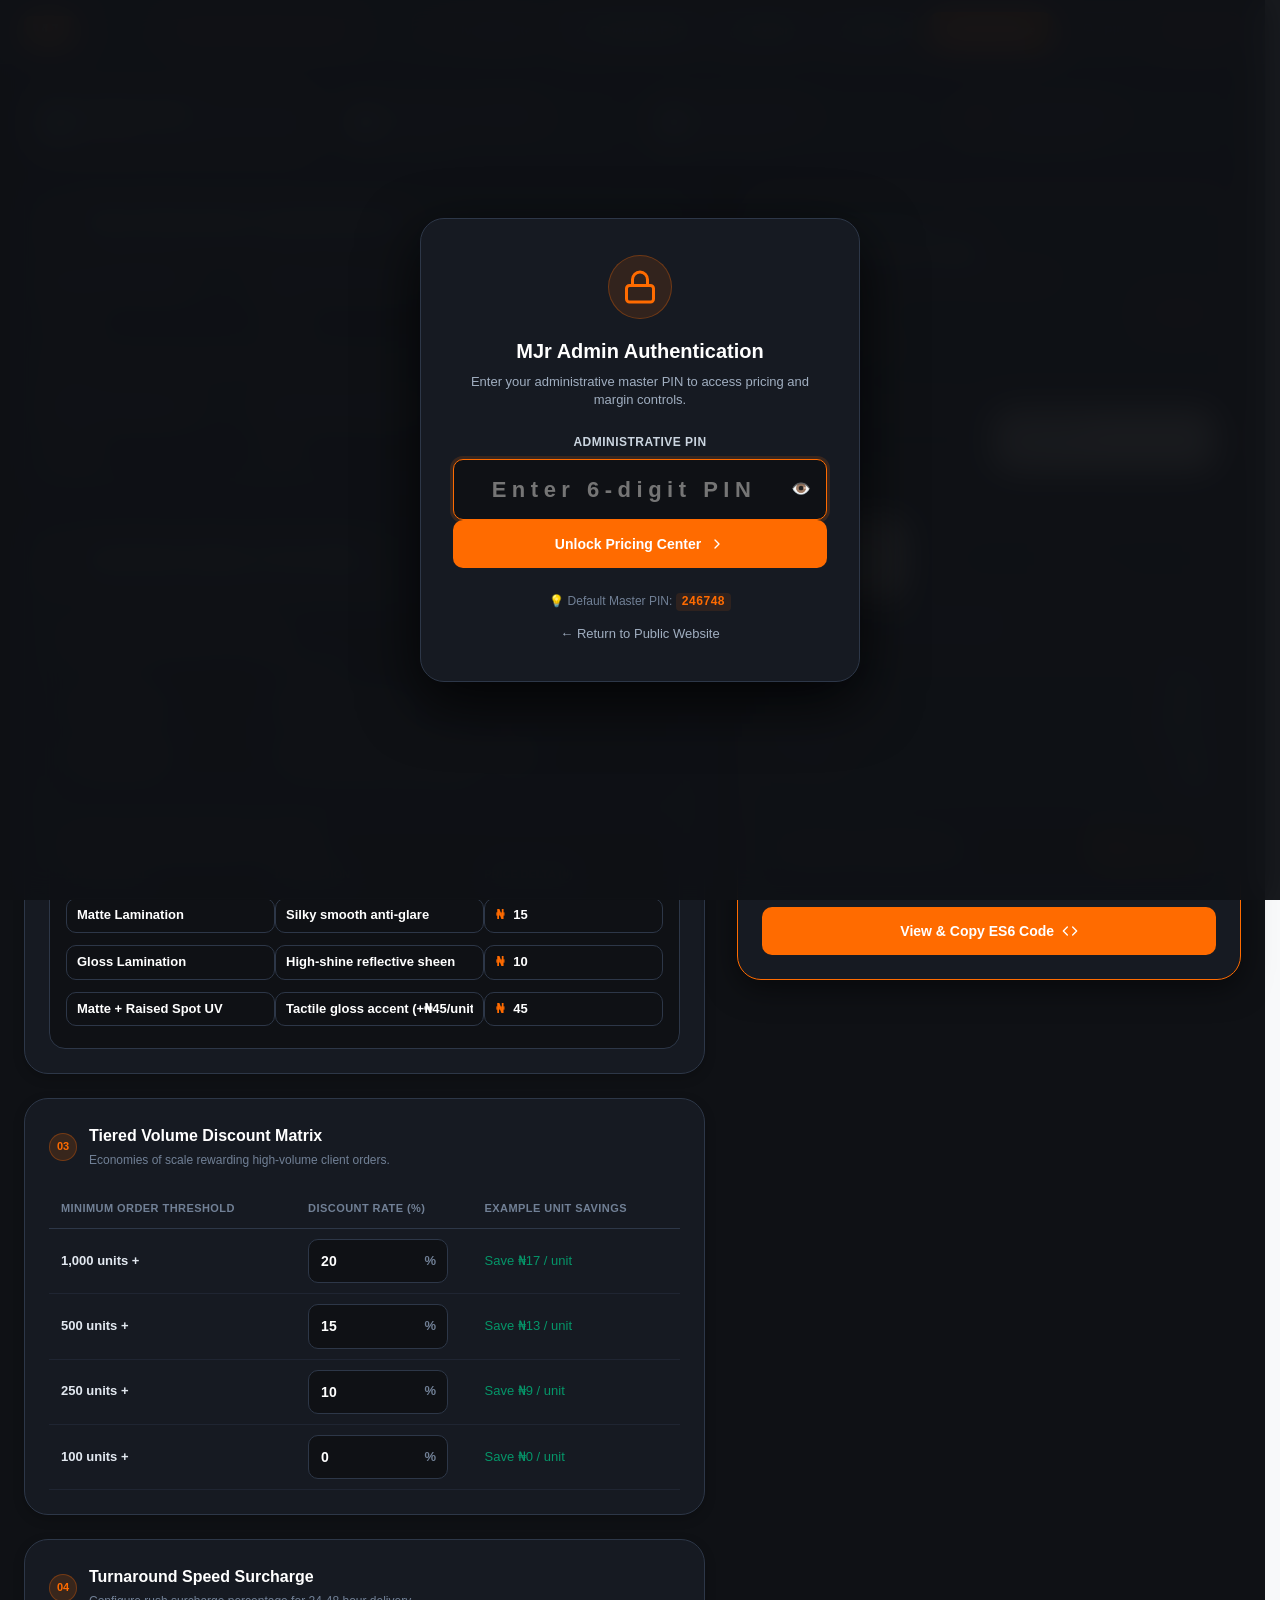
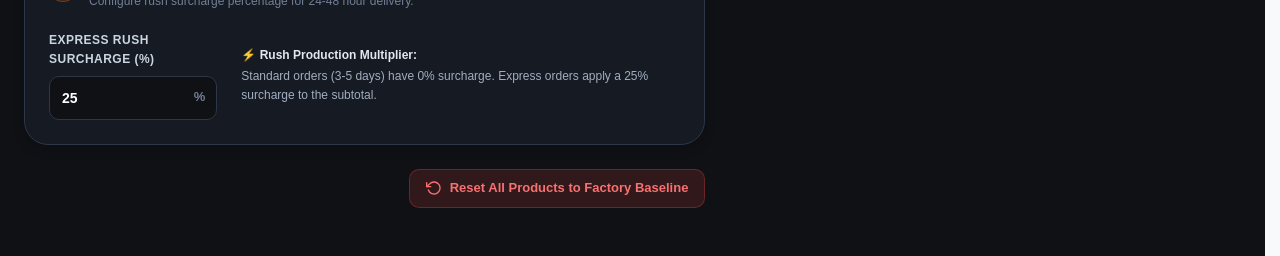
==== commit f62defab: "feat(epic-8): implement Story 8.4 Web Crypto PIN authentication and session lock" ====
--- a/admin.html
+++ b/admin.html
@@ -10,6 +10,56 @@
 </head>
 <body class="admin-body">
 
+  <!-- Security PIN Authentication Gate Overlay -->
+  <div id="admin-auth-overlay" class="admin-auth-overlay" role="dialog" aria-modal="true" aria-labelledby="auth-title">
+    <div class="admin-auth-card">
+      <div class="admin-auth-header">
+        <div class="admin-auth-shield" aria-hidden="true">
+          <svg viewBox="0 0 24 24" width="36" height="36" fill="none" stroke="currentColor" stroke-width="2" stroke-linecap="round" stroke-linejoin="round">
+            <rect x="3" y="11" width="18" height="11" rx="2" ry="2"></rect>
+            <path d="M7 11V7a5 5 0 0 1 10 0v4"></path>
+          </svg>
+        </div>
+        <h1 id="auth-title" class="admin-auth-title">MJr Admin Authentication</h1>
+        <p class="admin-auth-subtitle">Enter your administrative master PIN to access pricing and margin controls.</p>
+      </div>
+
+      <form id="admin-auth-form" class="admin-auth-form" onsubmit="return false;">
+        <div class="admin-field">
+          <label for="admin-pin-input" class="admin-label">Administrative PIN</label>
+          <div class="admin-pin-input-wrap">
+            <input type="password" 
+                   id="admin-pin-input" 
+                   class="admin-input admin-pin-input" 
+                   placeholder="Enter 6-digit PIN" 
+                   maxlength="16" 
+                   autocomplete="current-password" 
+                   inputmode="numeric" 
+                   required>
+            <button type="button" class="admin-pin-toggle" id="btn-toggle-pin" data-action="toggle-pin-visibility" aria-label="Toggle PIN visibility">
+              👁️
+            </button>
+          </div>
+          <div id="admin-auth-error" class="admin-auth-error" role="alert" aria-live="assertive" hidden>
+            Incorrect PIN. Please check your credentials and try again.
+          </div>
+        </div>
+
+        <button type="submit" class="admin-btn admin-btn-primary admin-btn-block" id="btn-submit-pin" data-action="submit-pin">
+          <span>Unlock Pricing Center</span>
+          <svg viewBox="0 0 24 24" width="16" height="16" fill="none" stroke="currentColor" stroke-width="2" stroke-linecap="round" stroke-linejoin="round" aria-hidden="true">
+            <polyline points="9 18 15 12 9 6"></polyline>
+          </svg>
+        </button>
+      </form>
+
+      <div class="admin-auth-footer">
+        <span class="admin-auth-hint">💡 Default Master PIN: <code>246748</code></span>
+        <a href="index.html" class="admin-auth-back-link">&larr; Return to Public Website</a>
+      </div>
+    </div>
+  </div>
+
   <!-- Admin Header Bar -->
   <header class="admin-header">
     <div class="admin-header-container">
@@ -22,43 +72,58 @@
       </div>
 
       <nav class="admin-top-actions" aria-label="Administrative Actions">
-        <a href="index.html" class="admin-btn admin-btn-ghost">
+        <a href="index.html" class="admin-btn admin-btn-ghost" title="Return to public website">
           <svg viewBox="0 0 24 24" width="16" height="16" fill="none" stroke="currentColor" stroke-width="2" stroke-linecap="round" stroke-linejoin="round" aria-hidden="true">
             <line x1="19" y1="12" x2="5" y2="12"></line>
             <polyline points="12 19 5 12 12 5"></polyline>
           </svg>
           <span>Live Website</span>
         </a>
-        <button type="button" class="admin-btn admin-btn-secondary" id="btn-copy-code" data-action="copy-es6-code">
+        <button type="button" class="admin-btn admin-btn-secondary" id="btn-copy-code" data-action="copy-es6-code" title="Generate raw ES6 PRICING_MODEL code">
           <svg viewBox="0 0 24 24" width="16" height="16" fill="none" stroke="currentColor" stroke-width="2" stroke-linecap="round" stroke-linejoin="round" aria-hidden="true">
             <polyline points="16 18 22 12 16 6"></polyline>
             <polyline points="8 6 2 12 8 18"></polyline>
           </svg>
-          <span>Generate ES6 Code</span>
-        </button>
-        <button type="button" class="admin-btn admin-btn-secondary" id="btn-export-json" data-action="export-json">
+          <span>Generate ES6</span>
+        </button>
+        <button type="button" class="admin-btn admin-btn-secondary" id="btn-export-json" data-action="export-json" title="Download backup JSON">
           <svg viewBox="0 0 24 24" width="16" height="16" fill="none" stroke="currentColor" stroke-width="2" stroke-linecap="round" stroke-linejoin="round" aria-hidden="true">
             <path d="M21 15v4a2 2 0 0 1-2 2H5a2 2 0 0 1-2-2v-4"></path>
             <polyline points="7 10 12 15 17 10"></polyline>
             <line x1="12" y1="15" x2="12" y2="3"></line>
           </svg>
-          <span>Export JSON</span>
-        </button>
-        <button type="button" class="admin-btn admin-btn-secondary" id="btn-import-json" data-action="open-import-modal">
+          <span>Export</span>
+        </button>
+        <button type="button" class="admin-btn admin-btn-secondary" id="btn-import-json" data-action="open-import-modal" title="Import JSON configuration">
           <svg viewBox="0 0 24 24" width="16" height="16" fill="none" stroke="currentColor" stroke-width="2" stroke-linecap="round" stroke-linejoin="round" aria-hidden="true">
             <path d="M21 15v4a2 2 0 0 1-2 2H5a2 2 0 0 1-2-2v-4"></path>
             <polyline points="17 8 12 3 7 8"></polyline>
             <line x1="12" y1="3" x2="12" y2="15"></line>
           </svg>
-          <span>Import JSON</span>
-        </button>
-        <button type="button" class="admin-btn admin-btn-primary" id="btn-save-local" data-action="save-local-pricing">
+          <span>Import</span>
+        </button>
+        <button type="button" class="admin-btn admin-btn-primary" id="btn-save-local" data-action="save-local-pricing" title="Apply updates to browser">
           <svg viewBox="0 0 24 24" width="16" height="16" fill="none" stroke="currentColor" stroke-width="2" stroke-linecap="round" stroke-linejoin="round" aria-hidden="true">
             <path d="M19 21H5a2 2 0 0 1-2-2V5a2 2 0 0 1 2-2h11l5 5v11a2 2 0 0 1-2 2z"></path>
             <polyline points="17 21 17 13 7 13 7 21"></polyline>
             <polyline points="7 3 7 8 15 8"></polyline>
           </svg>
-          <span>Apply to Live Site</span>
+          <span>Apply Live</span>
+        </button>
+        <button type="button" class="admin-btn admin-btn-ghost" data-action="open-pin-modal" title="Change Admin PIN">
+          <svg viewBox="0 0 24 24" width="16" height="16" fill="none" stroke="currentColor" stroke-width="2" stroke-linecap="round" stroke-linejoin="round" aria-hidden="true">
+            <rect x="3" y="11" width="18" height="11" rx="2" ry="2"></rect>
+            <path d="M7 11V7a5 5 0 0 1 10 0v4"></path>
+          </svg>
+          <span>PIN</span>
+        </button>
+        <button type="button" class="admin-btn admin-btn-danger" id="btn-logout" data-action="admin-logout" title="Lock admin center">
+          <svg viewBox="0 0 24 24" width="16" height="16" fill="none" stroke="currentColor" stroke-width="2" stroke-linecap="round" stroke-linejoin="round" aria-hidden="true">
+            <path d="M9 21H5a2 2 0 0 1-2-2V5a2 2 0 0 1 2-2h4"></path>
+            <polyline points="16 17 21 12 16 7"></polyline>
+            <line x1="21" y1="12" x2="9" y2="12"></line>
+          </svg>
+          <span>Lock</span>
         </button>
       </nav>
     </div>
@@ -367,6 +432,36 @@
     </div>
   </div>
 
+  <!-- Modal: Change Admin PIN -->
+  <div id="change-pin-modal" class="modal-overlay" role="dialog" aria-modal="true" aria-labelledby="change-pin-title" hidden>
+    <div class="modal-backdrop" data-action="close-pin-modal"></div>
+    <div class="admin-modal-container">
+      <div class="admin-modal-header">
+        <h3 id="change-pin-title" class="admin-modal-title">Change Administrative Master PIN</h3>
+        <button type="button" class="modal-close-btn" data-action="close-pin-modal" aria-label="Close dialog">&times;</button>
+      </div>
+      <form id="change-pin-form" class="admin-modal-body" onsubmit="return false;">
+        <div class="admin-field" style="margin-bottom: 14px;">
+          <label for="current-pin-input" class="admin-label">Current Master PIN</label>
+          <input type="password" id="current-pin-input" class="admin-input" placeholder="Current PIN" required>
+        </div>
+        <div class="admin-field" style="margin-bottom: 14px;">
+          <label for="new-pin-input" class="admin-label">New Master PIN (Min 4 digits)</label>
+          <input type="password" id="new-pin-input" class="admin-input" placeholder="New PIN" required minlength="4">
+        </div>
+        <div class="admin-field">
+          <label for="confirm-new-pin-input" class="admin-label">Confirm New Master PIN</label>
+          <input type="password" id="confirm-new-pin-input" class="admin-input" placeholder="Confirm new PIN" required minlength="4">
+        </div>
+        <div id="change-pin-error" class="admin-auth-error" role="alert" style="margin-top: 10px;" hidden></div>
+      </form>
+      <div class="admin-modal-footer">
+        <button type="button" class="admin-btn admin-btn-secondary" data-action="close-pin-modal">Cancel</button>
+        <button type="button" class="admin-btn admin-btn-primary" data-action="save-new-pin">Update Master PIN</button>
+      </div>
+    </div>
+  </div>
+
   <!-- Toast Notification Container -->
   <div id="admin-toast" class="admin-toast" role="status" aria-live="polite" hidden></div>
 
--- a/admin.css
+++ b/admin.css
@@ -661,3 +661,147 @@
   z-index: 1000;
   transition: opacity 0.2s ease, transform 0.2s ease;
 }
+
+/* --------------------------------------------------------------------------
+   ADMIN AUTHENTICATION GATE & LOCK OVERLAY
+   -------------------------------------------------------------------------- */
+.admin-auth-overlay {
+  position: fixed;
+  inset: 0;
+  z-index: 1000;
+  background-color: rgba(15, 17, 21, 0.96);
+  backdrop-filter: blur(16px);
+  -webkit-backdrop-filter: blur(16px);
+  display: flex;
+  align-items: center;
+  justify-content: center;
+  padding: 24px;
+}
+
+.admin-auth-overlay[hidden],
+.modal-overlay[hidden] {
+  display: none !important;
+}
+
+.admin-auth-card {
+  background-color: #161A22;
+  border: 1.5px solid #2D3748;
+  border-radius: var(--radius-xl, 16px);
+  padding: 36px 32px;
+  max-width: 440px;
+  width: 100%;
+  box-shadow: 0 20px 60px rgba(0, 0, 0, 0.8);
+  text-align: center;
+}
+
+.admin-auth-shield {
+  width: 64px;
+  height: 64px;
+  margin: 0 auto 16px;
+  border-radius: 50%;
+  background-color: rgba(255, 107, 0, 0.12);
+  border: 1px solid rgba(255, 107, 0, 0.3);
+  color: var(--color-primary, #FF6B00);
+  display: flex;
+  align-items: center;
+  justify-content: center;
+}
+
+.admin-auth-title {
+  font-size: 20px;
+  font-weight: 800;
+  color: #FFFFFF;
+  margin: 0 0 6px;
+}
+
+.admin-auth-subtitle {
+  font-size: 13px;
+  color: #A0AEC0;
+  line-height: 1.4;
+  margin: 0 0 24px;
+}
+
+.admin-pin-input-wrap {
+  position: relative;
+  display: flex;
+  align-items: center;
+}
+
+.admin-pin-input {
+  text-align: center;
+  font-size: 22px;
+  letter-spacing: 0.25em;
+  padding: 12px 48px 12px 16px;
+}
+
+.admin-pin-toggle {
+  position: absolute;
+  right: 12px;
+  background: transparent;
+  border: none;
+  cursor: pointer;
+  font-size: 16px;
+  color: #718096;
+  padding: 4px;
+}
+
+.admin-pin-toggle:hover {
+  color: #FFFFFF;
+}
+
+.admin-auth-error {
+  color: #F87171;
+  background-color: rgba(239, 68, 68, 0.12);
+  border: 1px solid rgba(239, 68, 68, 0.25);
+  border-radius: var(--radius-md, 8px);
+  padding: 8px 12px;
+  font-size: 12px;
+  font-weight: 600;
+  margin-top: 8px;
+  text-align: left;
+}
+
+.admin-auth-footer {
+  margin-top: 24px;
+  display: flex;
+  flex-direction: column;
+  gap: 12px;
+  align-items: center;
+}
+
+.admin-auth-hint {
+  font-size: 12px;
+  color: #718096;
+}
+
+.admin-auth-hint code {
+  color: var(--color-primary, #FF6B00);
+  background-color: rgba(255, 107, 0, 0.1);
+  padding: 2px 6px;
+  border-radius: 4px;
+  font-weight: 700;
+}
+
+.admin-auth-back-link {
+  color: #A0AEC0;
+  font-size: 13px;
+  text-decoration: none;
+  transition: color 0.15s ease;
+}
+
+.admin-auth-back-link:hover {
+  color: #FFFFFF;
+  text-decoration: underline;
+}
+
+/* Shake Animation on Wrong PIN */
+@keyframes adminShake {
+  0%, 100% { transform: translateX(0); }
+  20%, 60% { transform: translateX(-8px); }
+  40%, 80% { transform: translateX(8px); }
+}
+
+.admin-shake {
+  animation: adminShake 0.4s ease-in-out;
+}
+
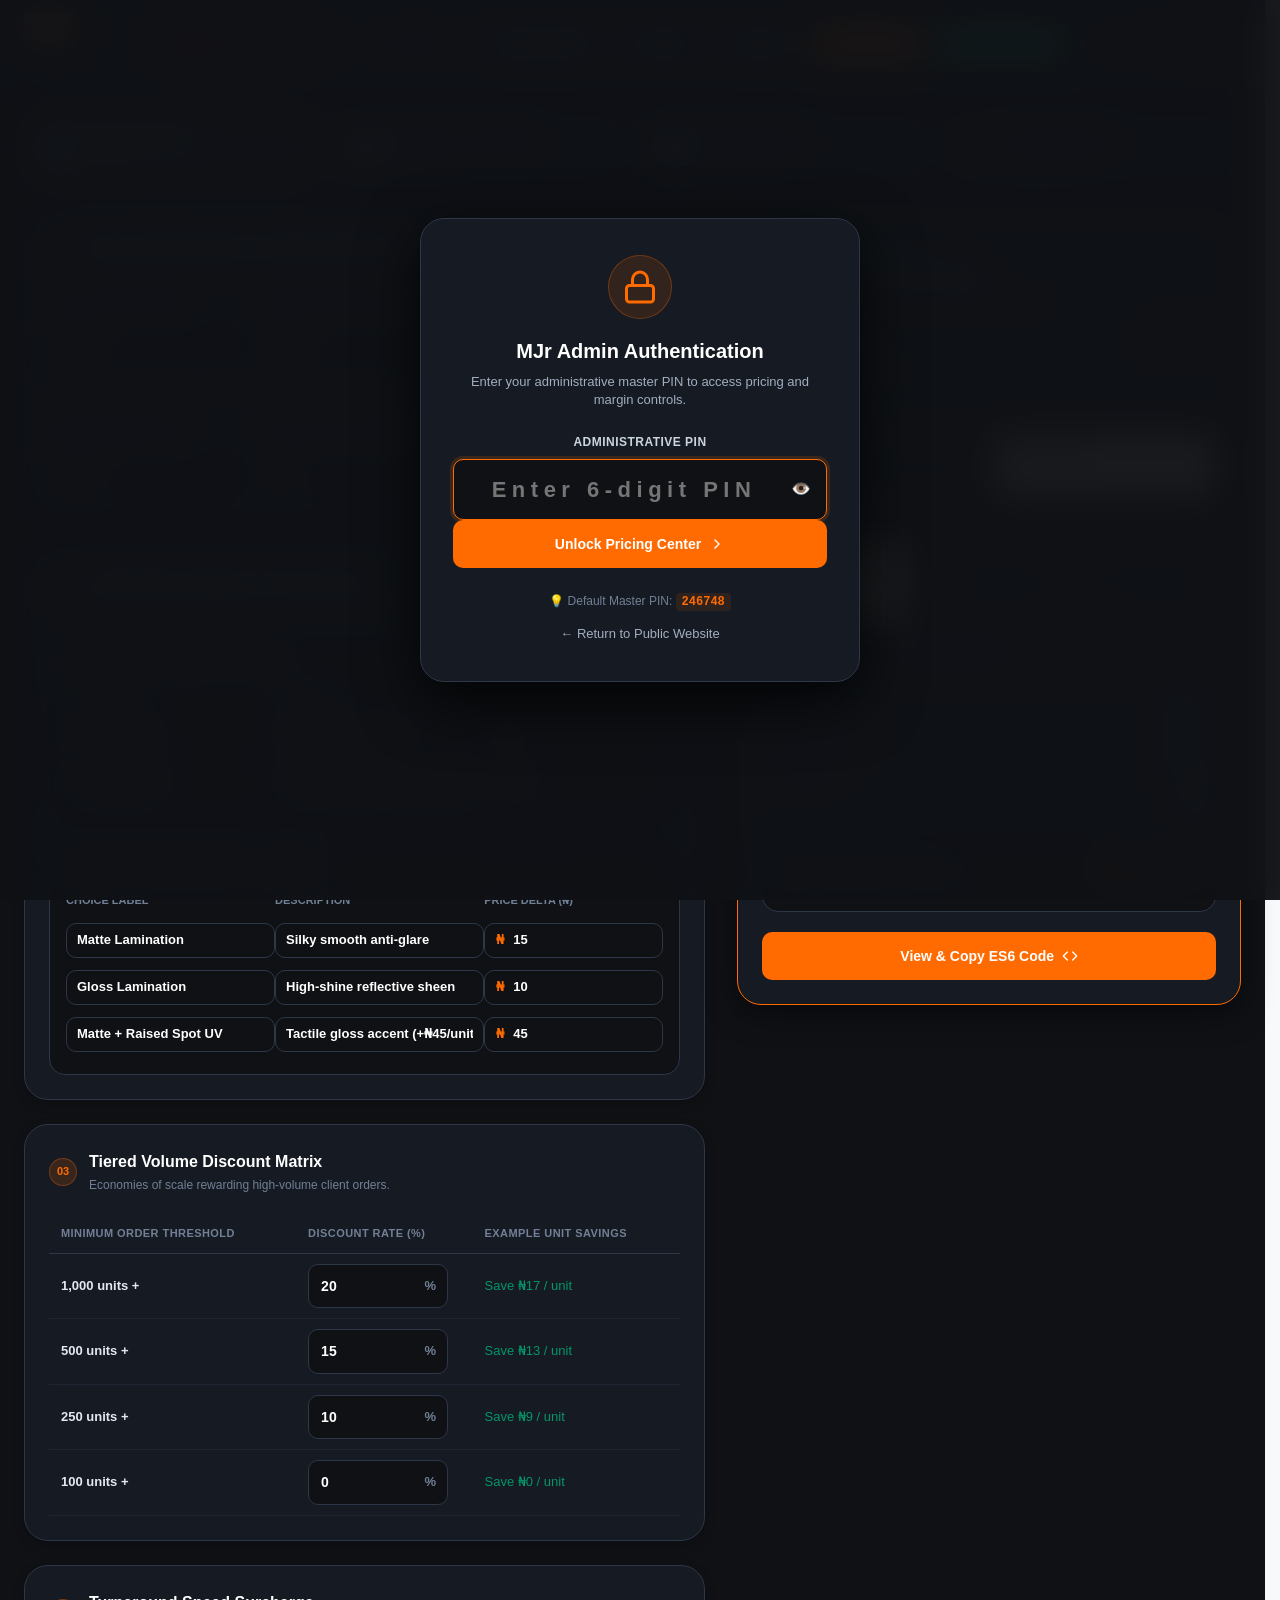
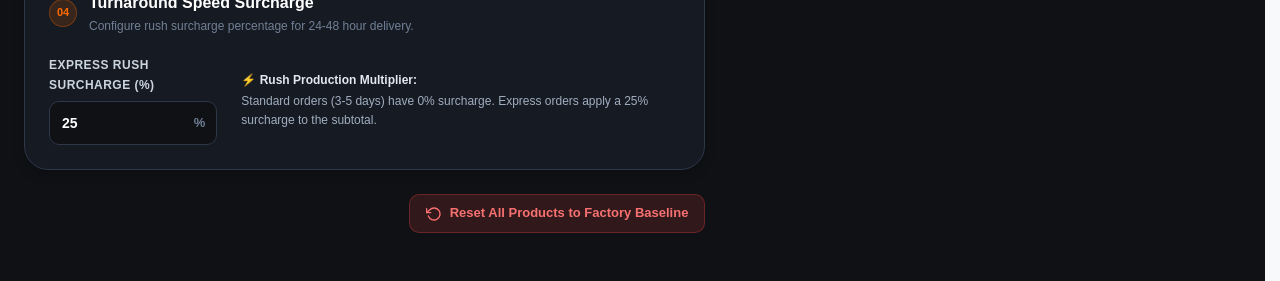
==== commit 23945d23: "feat(epic-8): implement Story 8.5 Vercel serverless API for global multi-device pricing synchronizat" ====
--- a/admin.html
+++ b/admin.html
@@ -102,13 +102,21 @@
           </svg>
           <span>Import</span>
         </button>
-        <button type="button" class="admin-btn admin-btn-primary" id="btn-save-local" data-action="save-local-pricing" title="Apply updates to browser">
+        <button type="button" class="admin-btn admin-btn-primary" id="btn-save-local" data-action="save-local-pricing" title="Apply updates locally in this browser">
           <svg viewBox="0 0 24 24" width="16" height="16" fill="none" stroke="currentColor" stroke-width="2" stroke-linecap="round" stroke-linejoin="round" aria-hidden="true">
             <path d="M19 21H5a2 2 0 0 1-2-2V5a2 2 0 0 1 2-2h11l5 5v11a2 2 0 0 1-2 2z"></path>
             <polyline points="17 21 17 13 7 13 7 21"></polyline>
             <polyline points="7 3 7 8 15 8"></polyline>
           </svg>
-          <span>Apply Live</span>
+          <span>Save Local</span>
+        </button>
+        <button type="button" class="admin-btn admin-btn-success" id="btn-publish-global" data-action="publish-global-pricing" title="Publish live updates globally to all website visitors">
+          <svg viewBox="0 0 24 24" width="16" height="16" fill="none" stroke="currentColor" stroke-width="2" stroke-linecap="round" stroke-linejoin="round" aria-hidden="true">
+            <circle cx="12" cy="12" r="10"></circle>
+            <line x1="2" y1="12" x2="22" y2="12"></line>
+            <path d="M12 2a15.3 15.3 0 0 1 4 10 15.3 15.3 0 0 1-4 10 15.3 15.3 0 0 1-4-10 15.3 15.3 0 0 1 4-10z"></path>
+          </svg>
+          <span>Publish Global</span>
         </button>
         <button type="button" class="admin-btn admin-btn-ghost" data-action="open-pin-modal" title="Change Admin PIN">
           <svg viewBox="0 0 24 24" width="16" height="16" fill="none" stroke="currentColor" stroke-width="2" stroke-linecap="round" stroke-linejoin="round" aria-hidden="true">
--- a/admin.css
+++ b/admin.css
@@ -101,6 +101,17 @@
   background-color: #2E3849;
   border-color: #4A5568;
   color: #FFFFFF;
+}
+
+.admin-btn-success {
+  background-color: #10B981;
+  color: #FFFFFF;
+}
+
+.admin-btn-success:hover {
+  background-color: #059669;
+  transform: translateY(-1px);
+  box-shadow: 0 4px 12px rgba(16, 185, 129, 0.3);
 }
 
 .admin-btn-ghost {
